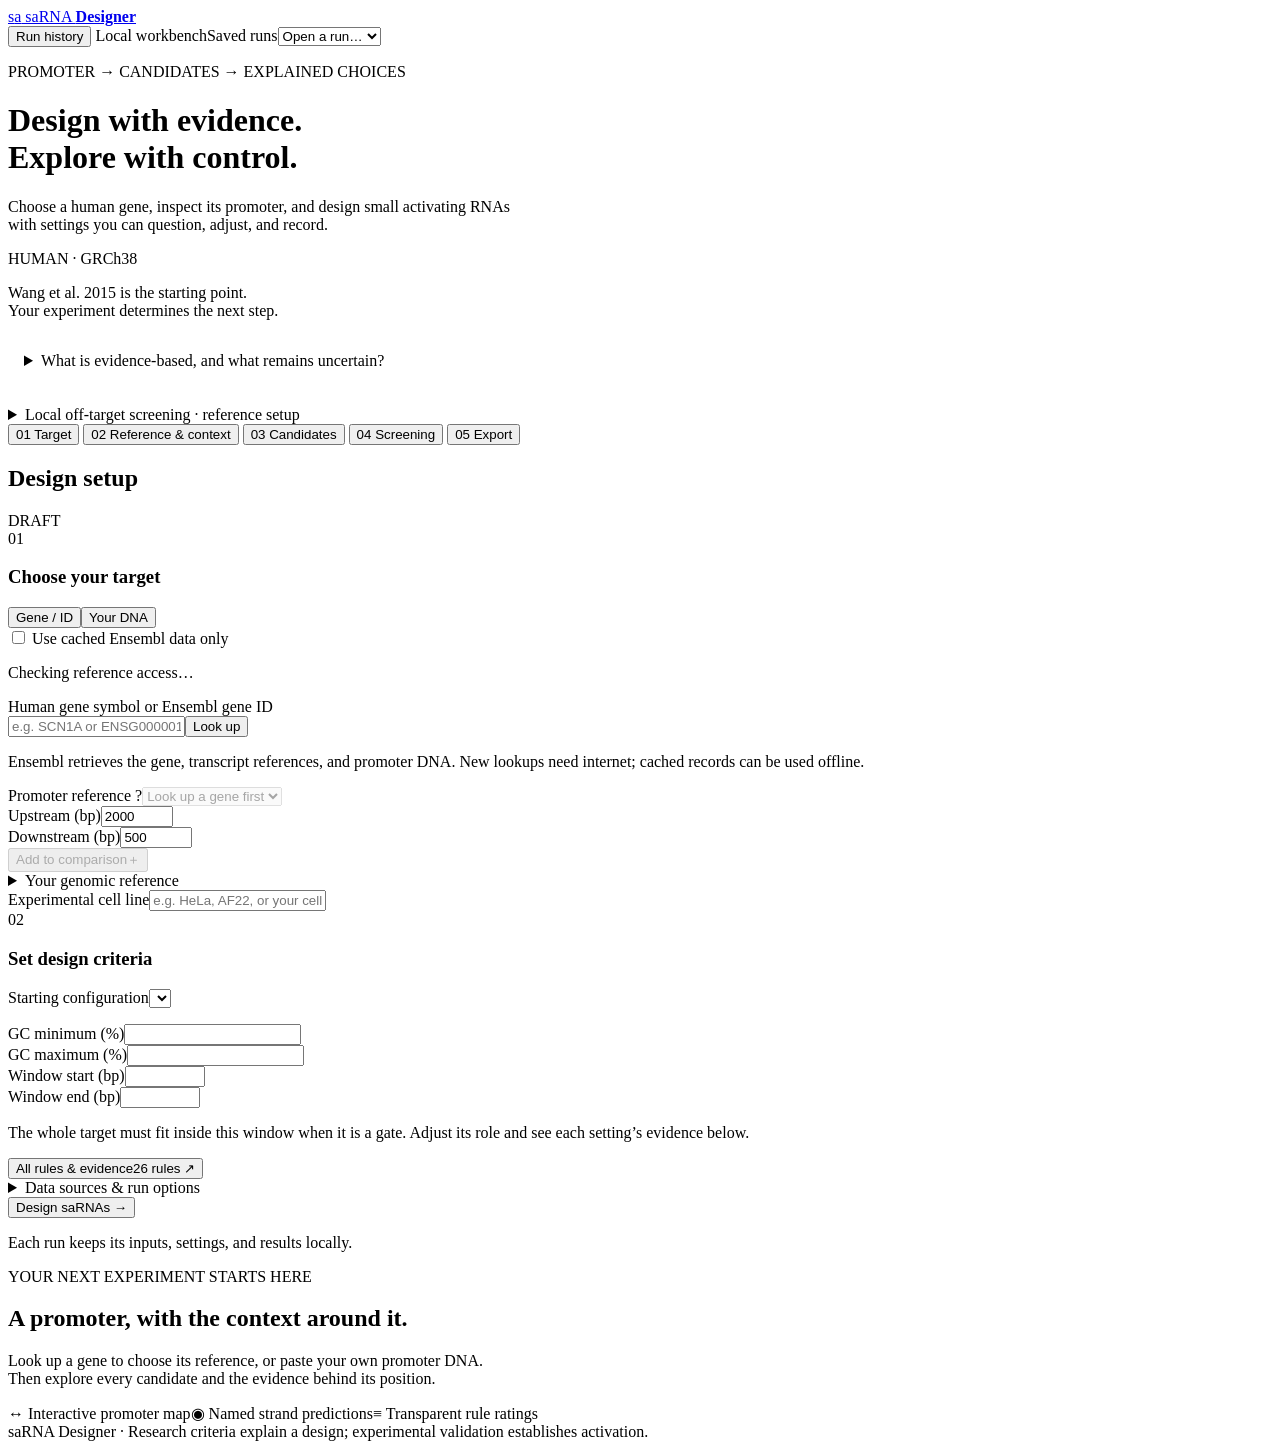
==== src/sarna/app/static/index.html @ 1b51cd33 "feat: Implement screened shortlist feature with local screening integration - Added a new screened s" ====
<!doctype html>
<html lang="en">
<head>
  <meta charset="utf-8">
  <meta name="viewport" content="width=device-width, initial-scale=1">
  <title>saRNA Designer · Local workbench</title>
  <link rel="icon" href="/favicon.svg" type="image/svg+xml">
  <link rel="stylesheet" href="/app.css">
</head>
<body>
  <header class="topbar">
    <a class="brand" href="/" aria-label="saRNA Designer home"><span class="brand-mark">s<span>a</span></span> saRNA <b>Designer</b></a>
    <div class="top-actions"><button type="button" id="open-history" class="secondary">Run history</button><span class="local-badge"><i></i> Local workbench</span><label class="saved-label" for="saved-runs">Saved runs</label><select id="saved-runs" aria-label="Open a saved run"><option value="">Open a run…</option></select><span id="saved-status" class="hint" role="status" aria-live="polite" hidden></span></div>
  </header>
  <main>
    <div class="intro"><div><p class="eyebrow">PROMOTER → CANDIDATES → EXPLAINED CHOICES</p><h1>Design with evidence.<br><span>Explore with control.</span></h1><p>Choose a human gene, inspect its promoter, and design small activating RNAs<br class="wide-only"> with settings you can question, adjust, and record.</p></div><div class="intro-note"><span class="tag">HUMAN · GRCh38</span><p>Wang et al. 2015 is the starting point.<br>Your experiment determines the next step.</p></div></div>
    <details class="card" style="padding:16px;margin-bottom:20px"><summary>What is evidence-based, and what remains uncertain?</summary><p class="hint"><a href="https://doi.org/10.14440/jbm.2015.39" target="_blank" rel="noopener noreferrer">Wang et al. 2015, Table 1</a> supplies published saRNA protocol guidance. It does not establish universal requirements or validate this app's ranking. Equal preference points and thermodynamic tie-breaking are project choices.</p><p class="hint">Optional criteria from <a href="https://doi.org/10.1038/nbt936" target="_blank" rel="noopener noreferrer">Reynolds et al. 2004</a> and <a href="https://doi.org/10.1093/nar/gkh247" target="_blank" rel="noopener noreferrer">Ui-Tei et al. 2004</a> come from siRNA knockdown: transfer to activation is an extrapolation. Project-derived hypotheses are labelled exploratory; unsourced rules have no traceable support.</p><p class="hint">No preset has demonstrated predictive benefit in the bundled sequence-only benchmark. Missing context is unknown, not a negative result. A predicted guide, motif match, CpG island or BLAST alignment does not establish activation in your experimental cell. Inspect each rule's source and evidence scope before interpreting a pass or exclusion.</p></details>
    <details id="local-reference-panel" class="card reference-setup"><summary id="reference-summary">Local off-target screening · reference setup</summary><p>Download the human genome, RefSeq transcripts and annotations once. Searches then run on this computer; candidate sequences stay local.</p><div id="reference-status" role="status" aria-live="polite">Checking installed references…</div><progress id="reference-progress" hidden></progress><div id="reference-download-plan" class="reference-plan"></div><ol class="reference-steps" aria-label="One-time setup steps"><li><strong>1 · Download</strong><span>Resume interrupted downloads</span></li><li><strong>2 · Verify &amp; build</strong><span>Check files and create searchable indexes; allow an hour or more</span></li><li><strong>3 · Reuse</strong><span>Later searches use the installed data</span></li></ol><p class="hint">8 GB RAM is recommended. Windows x64 and Linux x64 are supported. The pinned reference is GRCh38.p14 / RefSeq annotation release 110; it is not advertised as the latest annotation.</p><div class="reference-buttons"><button id="reference-install" type="button" class="secondary">Download &amp; prepare local references</button><button id="reference-pause" type="button" class="secondary" hidden>Pause setup</button><button id="reference-check" type="button" class="secondary">Check reference status / updates</button></div><p class="hint">Downloads resume after interruption. App updates reuse the data; new reference releases require a separate download here. Normal app updates never download a genome automatically.</p></details>
    <nav id="workflow-nav" class="workflow-nav" aria-label="Research workflow">
      <button type="button" data-stage="target"><span>01</span> Target</button>
      <button type="button" data-stage="reference"><span>02</span> Reference &amp; context</button>
      <button type="button" data-stage="candidates"><span>03</span> Candidates</button>
      <button type="button" data-stage="screening"><span>04</span> Screening</button>
      <button type="button" data-stage="export"><span>05</span> Export</button>
      <button type="button" id="edit-setup" class="secondary" hidden>Go to design setup</button>
    </nav>
    <p id="workflow-status" class="hint" role="status"></p>
    <div id="global-error" class="error-banner" role="alert" hidden></div>
    <div id="error-recovery" class="error-recovery" hidden><button type="button" id="retry-online" class="secondary">Allow Ensembl access &amp; retry</button><p class="hint">This retrieves missing public reference data and caches it locally.</p></div>
    <div class="layout">
      <aside class="setup" id="setup">
        <div class="panel-heading"><h2>Design setup</h2><span id="draft-badge" class="tag">DRAFT</span></div>
        <form id="design-form">
          <div class="step-title"><span>01</span><h3>Choose your target</h3></div>
          <div class="segmented" role="group" aria-label="Input source"><button type="button" class="active" data-source="gene">Gene / ID</button><button type="button" data-source="sequence">Your DNA</button></div>
          <div class="data-access"><label class="check"><input id="offline" type="checkbox"> Use cached Ensembl data only</label><p id="data-access-status" class="hint" role="status" aria-live="polite">Checking reference access…</p></div>
          <div id="gene-inputs">
            <label for="gene-symbol">Human gene symbol or Ensembl gene ID</label><div class="input-action"><input id="gene-symbol" placeholder="e.g. SCN1A or ENSG00000144285" autocomplete="off" maxlength="80"><button type="button" id="lookup-gene" class="secondary">Look up</button></div>
            <p class="hint">Ensembl retrieves the gene, transcript references, and promoter DNA. New lookups need internet; cached records can be used offline.</p>
            <p id="lookup-status" class="hint" role="status" aria-live="polite" hidden></p>
            <div id="gene-info" class="gene-info" hidden></div>
            <label for="reference">Promoter reference <span data-tip="MANE Select is an annotated transcript reference, not a measured cell-specific transcription start site. Choose a different transcript or a declared literature anchor when appropriate." tabindex="0" class="help">?</span></label><select id="reference" disabled><option value="">Look up a gene first</option></select>
            <div class="pair"><div><label for="upstream">Upstream (bp)</label><input id="upstream" type="number" min="0" max="20000" step="1" value="2000" required></div><div><label for="downstream">Downstream (bp)</label><input id="downstream" type="number" min="0" max="20000" step="1" value="500" required></div></div>
            <div id="expression" class="expression" hidden></div>
            <button type="button" id="add-promoter" class="settings-button" disabled><span>Add to comparison</span><span>＋</span></button>
            <details id="custom-reference-editor" class="source-settings"><summary>Your genomic reference</summary><p class="hint">Supply a start coordinate on this gene’s chromosome and strand. This is recorded as a researcher supplied, inferred reference; the app does not establish promoter activity.</p><label for="custom-reference-name">Reference name</label><input id="custom-reference-name" maxlength="150" placeholder="e.g. proximal reference in my experiment"><label for="custom-reference-position">Genomic +1 coordinate (1-based)</label><input id="custom-reference-position" type="number" min="1" step="1" placeholder="Coordinate of your chosen first transcribed base"><p class="hint" id="custom-reference-locus">Look up a gene to establish chromosome, strand and GRCh38 assembly.</p><label for="custom-reference-source">Source or derivation</label><input id="custom-reference-source" maxlength="300" placeholder="Publication, dataset or how you chose this coordinate"><label for="custom-reference-note">Uncertainty / context note</label><textarea id="custom-reference-note" rows="3" maxlength="2000" placeholder="What is known, inferred or not measured?"></textarea><button type="button" id="save-custom-reference" class="secondary" disabled>Add researcher reference</button><button type="button" id="cancel-custom-reference" class="text-button" hidden>Cancel edit</button></details>
            <section id="promoter-selection" class="promoter-selection" hidden><h3>Selected references <span id="promoter-count" class="muted"></span></h3><p class="hint">Each reference has its own sequence window and ranks. Current criteria are shared unless you capture a configuration for a reference.</p><div id="promoter-basket"></div><button type="button" id="design-batch" class="primary">Design selected promoters <span>→</span></button></section>
          </div>
          <div id="sequence-inputs" hidden><label for="dna-sequence">Promoter DNA, 5′ → 3′ in transcript orientation</label><textarea id="dna-sequence" rows="6" placeholder="Paste DNA or a single FASTA record"></textarea><label for="tss-start">First base relative to your TSS (optional)</label><input id="tss-start" type="number" step="1" placeholder="e.g. -2000"><p class="hint">+1 is the first transcribed base; −1 precedes it. There is no position zero. Leave blank if the reference is unknown.</p></div>
          <label for="cell-line">Experimental cell line</label><input id="cell-line" list="cell-lines" placeholder="e.g. HeLa, AF22, or your cell line" maxlength="150"><datalist id="cell-lines"></datalist><div id="cell-evidence" class="cell-evidence"></div>
          <div class="step-title"><span>02</span><h3>Set design criteria</h3></div>
          <label for="preset">Starting configuration</label><select id="preset"></select><p id="preset-description" class="hint"></p>
          <div class="pair"><div><label for="gc-min">GC minimum (%)</label><input id="gc-min" type="number" min="0" max="100" step="any"></div><div><label for="gc-max">GC maximum (%)</label><input id="gc-max" type="number" min="0" max="100" step="any"></div></div>
          <div class="pair"><div><label for="window-start">Window start (bp)</label><input id="window-start" type="number" min="-10000" max="-1" step="1"></div><div><label for="window-end">Window end (bp)</label><input id="window-end" type="number" min="-10000" max="-1" step="1"></div></div>
          <p class="hint">The whole target must fit inside this window when it is a gate. Adjust its role and see each setting’s evidence below.</p>
          <button type="button" class="settings-button" id="open-settings"><span>All rules &amp; evidence</span><span id="custom-count">26 rules ↗</span></button>
          <details class="source-settings"><summary>Data sources &amp; run options</summary><label class="check"><input id="regulatory" type="checkbox" checked> Ensembl regulatory annotations</label><label class="check"><input id="motifs" type="checkbox" checked> Sequence motif predictions</label><label for="motif-shuffles">Motif background shuffles</label><input id="motif-shuffles" type="number" min="1" max="100" value="5"><p class="hint">Five is a fast exploratory background estimate. Increase it for a more stable comparison; matches do not establish binding.</p><label class="check"><input id="chromatin" type="checkbox"> Read local AF22 histone tracks, if installed</label><p class="hint">Public ChIP-seq from <b>GEO series GSE108506</b> (Falk et al., AF22 lt-NES neural stem cells). It is not your own experiment, and it is not shipped with the app: the bigWig files are several GB. Download them from GEO and point <code>SARNA_AF22_DIR</code> at the folder. Leave this off if you have not. They measure <i>chromatin accessibility in AF22 only</i>, on GRCh37, converted per query to GRCh38; accessibility is not transcription and says nothing about any other cell line.</p></details>
          <div class="submit-area"><button type="submit" class="primary" id="design-button">Design saRNAs <span>→</span></button><p id="job-status" class="hint" role="status" aria-live="polite">Each run keeps its inputs, settings, and results locally.</p></div>
        </form>
      </aside>
      <section class="workspace" aria-label="Design results">
        <section id="gene-overview" class="card gene-overview" hidden><div class="card-heading"><div><p class="eyebrow" id="gene-overview-meta">DRAFT REFERENCE CHOICES</p><h3>Gene overview</h3><p class="hint" id="gene-overview-description"></p></div><span class="tag">GRCh38</span></div><div class="map-wrap"><svg id="gene-overview-map" viewBox="0 0 1000 180" role="img" aria-label="Gene locus and available promoter references"></svg></div><div id="tss-group-list" class="tss-group-list"></div><div id="expression-overview" class="expression-overview"></div><div class="map-legend"><span><i class="legend-dot reference"></i>Annotated start sites</span><span><i class="legend-dot regulatory"></i>Declared anchors</span><span><i class="legend-dot motif"></i>Researcher references</span><small>Coordinates identify references; they do not establish activity.</small></div></section>
        <section id="batch-comparison" class="card batch-comparison" hidden><div class="card-heading"><div><p class="eyebrow" id="batch-meta"></p><h3>Promoter comparison</h3><p class="hint">Each row is a separate design run. Ratings describe the criteria evaluated in that run; they do not compare promoter activity.</p></div><span id="batch-status" class="tag"></span></div><p id="batch-draft-notice" class="draft-notice" hidden>The draft has changed. This comparison retains the references and settings saved when it was submitted.</p><div class="table-scroll"><table><thead><tr><th>Reference</th><th>Window</th><th>Criteria</th><th>Passing / evaluated</th><th>Best preference rating</th><th>Run</th></tr></thead><tbody id="batch-rows"></tbody></table></div><div class="batch-actions"><p class="hint" id="batch-progress" role="status" aria-live="polite"></p><div><button type="button" id="batch-retry-online" class="secondary" hidden>Allow Ensembl access &amp; retry failed</button><button type="button" id="export-batch-json" class="secondary">Group JSON</button><button type="button" id="export-batch-html" class="secondary">Group offline HTML</button></div></div></section>
        <div id="empty-state" class="empty-state"><div class="empty-illustration" aria-hidden="true"><div class="dna-line"></div><div class="dna-block one"></div><div class="dna-block two"></div><div class="dna-block three"></div><div class="tss-pin"></div></div><p class="eyebrow">YOUR NEXT EXPERIMENT STARTS HERE</p><h2>A promoter, with the context around it.</h2><p>Look up a gene to choose its reference, or paste your own promoter DNA.<br>Then explore every candidate and the evidence behind its position.</p><div class="empty-features"><span>↔ Interactive promoter map</span><span>◉ Named strand predictions</span><span>≡ Transparent rule ratings</span></div></div>
        <div id="result-area" hidden>
          <div class="result-heading"><div><p class="eyebrow" id="run-meta"></p><h2 id="result-title"></h2><p id="result-reference" class="hint"></p></div><span id="result-config" class="tag"></span></div>
          <div id="draft-notice" class="draft-notice" hidden>Settings have changed. These results still belong to the saved run. Apply your changes to calculate a new run.</div>
          <div id="diff-notice" class="diff-notice" hidden></div>
          <div class="metrics"><div><span id="metric-generated">n/a</span><p>targets evaluated</p></div><div><span id="metric-passing">n/a</span><p>pass available gates</p></div><div><span id="metric-best">n/a</span><p>best preference rating</p></div><div><span id="metric-length">n/a</span><p>promoter span</p></div></div>
          <section id="top-result" class="card top-result" hidden></section>
          <div id="ranking-performance" class="performance-banner" hidden></div>
          <details id="reproducibility-panel" class="card" style="padding:18px;margin-bottom:20px"></details>
          <div id="context-banner" class="context-banner"></div>
          <section class="card promoter-card"><div class="card-heading"><div><h3>Promoter landscape</h3><p id="map-orientation" class="hint"></p></div><div class="map-controls"><button type="button" id="pan-left" aria-label="Pan left">←</button><button type="button" id="zoom-in" aria-label="Zoom in">+</button><button type="button" id="zoom-out" aria-label="Zoom out">−</button><button type="button" id="pan-right" aria-label="Pan right">→</button><button type="button" id="zoom-reset">Full region</button></div></div><div class="map-wrap"><svg id="promoter-map" viewBox="0 0 1000 290" role="img" aria-label="Interactive promoter map"></svg></div><div id="rejection-legend" class="rejection-legend"></div><p id="unevaluated-note" class="unevaluated-note" hidden></p><details id="map-legend" class="map-legend"></details></section>
          <div id="candidate-layout" class="candidate-layout"><section id="candidate-workbench" class="card candidates-card"><div class="card-heading"><div><h3>Candidate workbench <span id="visible-count" class="muted"></span></h3><p class="hint">Rating = preferences met / evaluated, all counting equally. It is not an activation probability: the sequence-only preference score has not demonstrated discrimination above chance on 125 assayed sequences. The exact measurement is above.</p></div><button type="button" id="run-evidence" class="secondary">Run settings &amp; sources</button></div><div class="table-tools"><div class="segmented"><button type="button" data-filter="passing" class="active">Passing</button><button type="button" data-filter="all">All targets</button><button type="button" data-filter="rejected">Excluded</button></div><input id="candidate-search" aria-label="Search candidates" placeholder="Find ID or DNA sequence…"><button type="button" id="select-top" class="text-button">Select top 10</button></div><div class="table-scroll"><table><thead><tr><th><input id="select-page" type="checkbox" aria-label="Select candidates on this page"></th><th><button data-sort="rank">Rank ↕</button></th><th>Target DNA · 5′ → 3′</th><th><button data-sort="position">Position ↕</button></th><th><button data-sort="gc">GC ↕</button></th><th><button data-sort="rating">Rating ↕</button></th><th>Predicted guide <span class="help" data-tip="Which RNA duplex strand a named thermodynamic model predicts RISC will load. This is different from the genomic DNA strand and does not prove which promoter-associated RNA is targeted." tabindex="0">?</span></th></tr></thead><tbody id="candidate-rows"></tbody></table></div><div class="table-footer"><p id="page-label" class="hint"></p><div><button type="button" id="page-previous" class="secondary">←</button><button type="button" id="page-next" class="secondary">→</button></div></div></section>
          <section id="candidate-detail" class="card detail-card" aria-live="polite"><p class="hint">Select a candidate in the table or promoter map to inspect its sequences, strand prediction, and every rule verdict.</p></section>
          </div>
          <section id="shortlist-card" class="card shortlist-card"><div class="card-heading"><div><h3>Research shortlist <span id="shortlist-count"></span></h3><p class="hint">Your selections and reasons, saved separately from the scientific record. Shortlisting does not change ranks or establish activity.</p></div><button id="shortlist-select" type="button" class="secondary">Select shortlist for export / screening</button></div><p id="shortlist-status" class="hint" role="status" aria-live="polite"></p><div id="shortlist-entries"></div><button id="shortlist-retry" type="button" class="secondary" hidden>Retry saving notes</button><button id="shortlist-reload" type="button" class="secondary" hidden>Reload saved notes</button></section>
          <section id="motif-panel" class="card motif-panel" hidden></section><section id="offtarget-card" class="card offtarget-card"><div class="card-heading"><div><h3>Off-target screening</h3><p class="hint">Search for sequence matches in the background. Findings do not change candidate ranks or establish biological specificity. <span id="screening-privacy">Local search keeps candidate sequences on this computer.</span></p></div><span id="offtarget-status" class="tag">NOT RUN</span></div><label class="screening-backend">Engine for new searches <select id="screening-backend"><option value="local">Local reference · recommended</option><option value="ncbi">NCBI BLAST · remote cross-check, can be slow</option></select></label><button type="button" id="open-reference-setup" class="secondary">Set up local references</button><p id="local-screening-note" class="hint">Set up local references above before searching.</p><div id="screening-coverage" class="screening-coverage" aria-label="Screening coverage"></div><div class="offtarget-actions"><div class="screen-lane"><button type="button" id="screen-transcript" class="secondary">Search transcript matches <span data-tip="Search for transcript sequence matches. Local mode searches human RefSeq sequences on both strands with up to 3 mismatches across the full 19-base core. Sequence matching does not establish silencing." tabindex="0" class="help">?</span></button><span id="screen-state-transcript" class="screen-state" role="status" aria-live="polite"></span><div id="screen-bar-transcript" class="screen-bar"></div></div><div class="screen-lane"><button type="button" id="screen-genomic" class="secondary">Search genomic matches <span data-tip="Search human GRCh38 sequence and report nearby annotated transcription start sites. Local mode searches full-length 19-base cores with up to 3 mismatches on both strands. Nearby TSSs do not establish promoter activity or saRNA binding." tabindex="0" class="help">?</span></button><span id="screen-state-genomic" class="screen-state" role="status" aria-live="polite"></span><div id="screen-bar-genomic" class="screen-bar"></div></div><p id="offtarget-progress" class="hint" role="status" aria-live="polite">Both searches can run at the same time; each reports in its own row.</p></div><div id="offtarget-batch" class="offtarget-batch"></div><section id="screened-shortlist" class="screened-shortlist" aria-label="Shortlist after screening"></section><div id="offtarget-results"></div></section>

          <div id="export-workspace" class="export-bar"><div><strong>Keep a reproducible record</strong><p class="hint" id="export-note">Ticking candidates in the table limits the Excel and CSV exports. JSON and HTML are always the whole run.</p></div><div><button type="button" id="export-order" class="secondary">Order CSV · 21-mers <span data-tip="The duplex as it is synthesised: each 19 nt RNA core plus a 3′ dTdT overhang, two 21-mers. Chemistry from chapter 2's supplementary material. Every row carries its own sanity report, including the latest completed screening findings per candidate and search scope, or an explicit not-screened status. Sequence similarity does not establish specificity." tabindex="0" class="help">?</span></button><button type="button" id="export-xlsx" class="secondary">Excel · all values <span data-tip="An .xlsx workbook: every candidate with its position, sequences, ordered 21-mers, rating and strand prediction, plus a sheet for the run and one for every rule and its source. An .xlsx rather than a CSV because Excel reads a CSV&#39;s separator from your machine&#39;s locale, and on a Dutch or German Windows a comma-separated file opens with every column in column A." tabindex="0" class="help">?</span></button><button type="button" id="export-csv" class="secondary">Core sequences CSV</button><button type="button" id="export-json" class="secondary">JSON</button><button type="button" id="export-html" class="secondary">Offline HTML</button></div></div>
        </div>
      </section>
    </div>
    <section id="duplex-sheet" aria-hidden="true"></section>
    <footer>saRNA Designer <span id="engine-version"></span> · Research criteria explain a design; experimental validation establishes activation.</footer>
  </main>
  <dialog id="settings-dialog"><div class="dialog-header"><div><p class="eyebrow">RESEARCHER CONTROLS</p><h2>Rules, defaults &amp; alternatives</h2></div><button type="button" class="close-dialog" aria-label="Close settings">×</button></div><p class="dialog-intro">Evidence labels describe support in the cited context, not validated saRNA efficacy. A <b>gate</b> excludes candidates that fail it. A <b>preference</b> adds one point when met. <b>Off</b> removes the check. Edits stay a draft until you run Python again. Continuous asymmetry is a tiebreak, and core length defines candidate generation.</p><div id="rule-editor"></div><div class="dialog-footer"><button type="button" id="reset-settings" class="secondary">Reset to selected preset</button><button type="button" class="primary close-dialog">Keep draft changes</button></div></dialog>
  <dialog id="evidence-dialog"><div class="dialog-header"><h2>Saved run evidence</h2><button type="button" class="close-dialog" aria-label="Close run evidence">×</button></div><div id="run-evidence-content"></div></dialog>
  <dialog id="history-dialog"><div class="dialog-header"><div><p class="eyebrow">SAVED RESEARCH</p><h2>Run history &amp; comparison</h2></div><button type="button" id="close-history" aria-label="Close run history">×</button></div><div class="history-body"><div class="history-tools"><label>Search gene, reference, label or run ID<input id="history-search" type="search" maxlength="300"></label><label>Status<select id="history-status"><option value="">All statuses</option><option value="complete">Complete</option><option value="error">Failed</option><option value="running">Running</option></select></label></div><p class="hint" id="history-message" role="status" aria-live="polite"></p><div id="history-groups"></div><div id="history-rows"></div><div class="history-actions"><button type="button" id="history-previous">Previous page</button><button type="button" id="history-next">Next page</button><button type="button" id="history-compare" class="primary" disabled>Compare two selected runs</button></div><div id="history-comparison"></div></div></dialog>
  <section id="organ-popover" role="dialog" aria-label="Transcript expression by organ" hidden></section>
  <div id="tooltip" role="tooltip" hidden></div>
  <script src="/app.js" defer></script>
  <script src="/offtarget.js" defer></script>
  <script src="/workflow.js" defer></script>
</body>
</html>
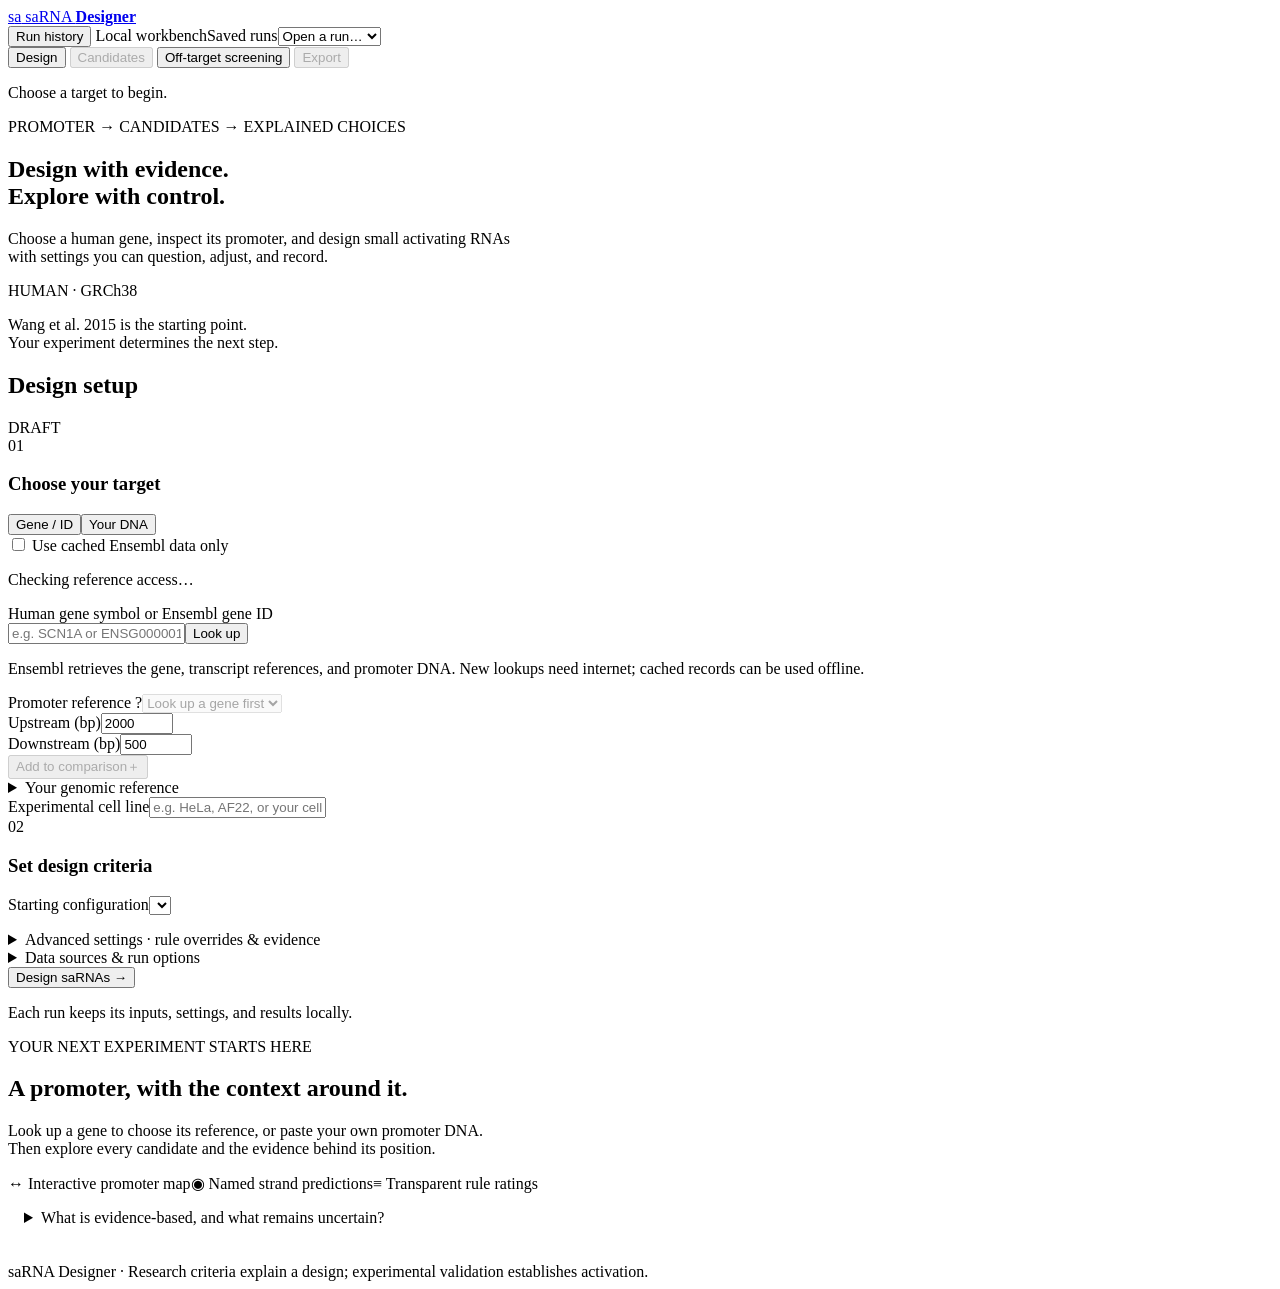
==== commit d56a00ac: "feat: implement four persistent workspace tabs for improved navigation - Introduced a new tabbed lay" ====
--- a/src/sarna/app/static/index.html
+++ b/src/sarna/app/static/index.html
@@ -13,22 +13,15 @@
     <div class="top-actions"><button type="button" id="open-history" class="secondary">Run history</button><span class="local-badge"><i></i> Local workbench</span><label class="saved-label" for="saved-runs">Saved runs</label><select id="saved-runs" aria-label="Open a saved run"><option value="">Open a run…</option></select><span id="saved-status" class="hint" role="status" aria-live="polite" hidden></span></div>
   </header>
   <main>
-    <div class="intro"><div><p class="eyebrow">PROMOTER → CANDIDATES → EXPLAINED CHOICES</p><h1>Design with evidence.<br><span>Explore with control.</span></h1><p>Choose a human gene, inspect its promoter, and design small activating RNAs<br class="wide-only"> with settings you can question, adjust, and record.</p></div><div class="intro-note"><span class="tag">HUMAN · GRCh38</span><p>Wang et al. 2015 is the starting point.<br>Your experiment determines the next step.</p></div></div>
-    <details class="card" style="padding:16px;margin-bottom:20px"><summary>What is evidence-based, and what remains uncertain?</summary><p class="hint"><a href="https://doi.org/10.14440/jbm.2015.39" target="_blank" rel="noopener noreferrer">Wang et al. 2015, Table 1</a> supplies published saRNA protocol guidance. It does not establish universal requirements or validate this app's ranking. Equal preference points and thermodynamic tie-breaking are project choices.</p><p class="hint">Optional criteria from <a href="https://doi.org/10.1038/nbt936" target="_blank" rel="noopener noreferrer">Reynolds et al. 2004</a> and <a href="https://doi.org/10.1093/nar/gkh247" target="_blank" rel="noopener noreferrer">Ui-Tei et al. 2004</a> come from siRNA knockdown: transfer to activation is an extrapolation. Project-derived hypotheses are labelled exploratory; unsourced rules have no traceable support.</p><p class="hint">No preset has demonstrated predictive benefit in the bundled sequence-only benchmark. Missing context is unknown, not a negative result. A predicted guide, motif match, CpG island or BLAST alignment does not establish activation in your experimental cell. Inspect each rule's source and evidence scope before interpreting a pass or exclusion.</p></details>
-    <details id="local-reference-panel" class="card reference-setup"><summary id="reference-summary">Local off-target screening · reference setup</summary><p>Download the human genome, RefSeq transcripts and annotations once. Searches then run on this computer; candidate sequences stay local.</p><div id="reference-status" role="status" aria-live="polite">Checking installed references…</div><progress id="reference-progress" hidden></progress><div id="reference-download-plan" class="reference-plan"></div><ol class="reference-steps" aria-label="One-time setup steps"><li><strong>1 · Download</strong><span>Resume interrupted downloads</span></li><li><strong>2 · Verify &amp; build</strong><span>Check files and create searchable indexes; allow an hour or more</span></li><li><strong>3 · Reuse</strong><span>Later searches use the installed data</span></li></ol><p class="hint">8 GB RAM is recommended. Windows x64 and Linux x64 are supported. The pinned reference is GRCh38.p14 / RefSeq annotation release 110; it is not advertised as the latest annotation.</p><div class="reference-buttons"><button id="reference-install" type="button" class="secondary">Download &amp; prepare local references</button><button id="reference-pause" type="button" class="secondary" hidden>Pause setup</button><button id="reference-check" type="button" class="secondary">Check reference status / updates</button></div><p class="hint">Downloads resume after interruption. App updates reuse the data; new reference releases require a separate download here. Normal app updates never download a genome automatically.</p></details>
-    <nav id="workflow-nav" class="workflow-nav" aria-label="Research workflow">
-      <button type="button" data-stage="target"><span>01</span> Target</button>
-      <button type="button" data-stage="reference"><span>02</span> Reference &amp; context</button>
-      <button type="button" data-stage="candidates"><span>03</span> Candidates</button>
-      <button type="button" data-stage="screening"><span>04</span> Screening</button>
-      <button type="button" data-stage="export"><span>05</span> Export</button>
-      <button type="button" id="edit-setup" class="secondary" hidden>Go to design setup</button>
-    </nav>
-    <p id="workflow-status" class="hint" role="status"></p>
-    <div id="global-error" class="error-banner" role="alert" hidden></div>
-    <div id="error-recovery" class="error-recovery" hidden><button type="button" id="retry-online" class="secondary">Allow Ensembl access &amp; retry</button><p class="hint">This retrieves missing public reference data and caches it locally.</p></div>
-    <div class="layout">
-      <aside class="setup" id="setup">
+<nav id="workflow-nav" class="workflow-nav" role="tablist" aria-label="Research workspace">
+<button type="button" id="tab-design" role="tab" data-stage="design" aria-controls="workspace-design" aria-selected="true">Design</button>
+<button type="button" id="tab-candidates" role="tab" data-stage="candidates" aria-controls="workspace-candidates" aria-selected="false" tabindex="-1" disabled>Candidates</button>
+<button type="button" id="tab-screening" role="tab" data-stage="screening" aria-controls="workspace-screening" aria-selected="false" tabindex="-1">Off-target screening <span id="screening-tab-status" class="tab-status"></span></button>
+<button type="button" id="tab-export" role="tab" data-stage="export" aria-controls="workspace-export" aria-selected="false" tabindex="-1" disabled>Export</button>
+</nav>
+<div id="workspace-context" class="workspace-context"><p id="workspace-context-label">Choose a target to begin.</p><span id="workspace-selection-count"></span><button type="button" id="edit-setup" class="text-button" hidden>Edit design</button></div><p id="workflow-status" class="hint" role="status"></p><div id="global-error" class="error-banner" role="alert" hidden></div><div id="error-recovery" class="error-recovery" hidden><button type="button" id="retry-online" class="secondary">Allow Ensembl access &amp; retry</button><p class="hint">This retrieves missing public reference data and caches it locally.</p></div>
+<div id="result-area" hidden><div id="result-heading" class="result-heading"><div><p class="eyebrow" id="run-meta"></p><h2 id="result-title"></h2><p id="result-reference" class="hint"></p></div><span id="result-config" class="tag"></span></div><div id="draft-notice" class="draft-notice" hidden>Settings have changed. These results still belong to the saved run. Apply your changes to calculate a new run.</div><div id="diff-notice" class="diff-notice" hidden></div></div>
+<section id="workspace-design" class="workspace-panel" role="tabpanel" aria-labelledby="tab-design" tabindex="-1"><div id="design-intro" class="intro"><div><p class="eyebrow">PROMOTER → CANDIDATES → EXPLAINED CHOICES</p><h1>Design with evidence.<br><span>Explore with control.</span></h1><p>Choose a human gene, inspect its promoter, and design small activating RNAs<br class="wide-only"> with settings you can question, adjust, and record.</p></div><div class="intro-note"><span class="tag">HUMAN · GRCh38</span><p>Wang et al. 2015 is the starting point.<br>Your experiment determines the next step.</p></div></div><div class="layout"><aside class="setup" id="setup">
         <div class="panel-heading"><h2>Design setup</h2><span id="draft-badge" class="tag">DRAFT</span></div>
         <form id="design-form">
           <div class="step-title"><span>01</span><h3>Choose your target</h3></div>
@@ -50,39 +43,35 @@
           <label for="cell-line">Experimental cell line</label><input id="cell-line" list="cell-lines" placeholder="e.g. HeLa, AF22, or your cell line" maxlength="150"><datalist id="cell-lines"></datalist><div id="cell-evidence" class="cell-evidence"></div>
           <div class="step-title"><span>02</span><h3>Set design criteria</h3></div>
           <label for="preset">Starting configuration</label><select id="preset"></select><p id="preset-description" class="hint"></p>
+          <details id="advanced-design-settings" class="source-settings"><summary>Advanced settings · rule overrides &amp; evidence</summary>
           <div class="pair"><div><label for="gc-min">GC minimum (%)</label><input id="gc-min" type="number" min="0" max="100" step="any"></div><div><label for="gc-max">GC maximum (%)</label><input id="gc-max" type="number" min="0" max="100" step="any"></div></div>
           <div class="pair"><div><label for="window-start">Window start (bp)</label><input id="window-start" type="number" min="-10000" max="-1" step="1"></div><div><label for="window-end">Window end (bp)</label><input id="window-end" type="number" min="-10000" max="-1" step="1"></div></div>
           <p class="hint">The whole target must fit inside this window when it is a gate. Adjust its role and see each setting’s evidence below.</p>
           <button type="button" class="settings-button" id="open-settings"><span>All rules &amp; evidence</span><span id="custom-count">26 rules ↗</span></button>
+          </details>
           <details class="source-settings"><summary>Data sources &amp; run options</summary><label class="check"><input id="regulatory" type="checkbox" checked> Ensembl regulatory annotations</label><label class="check"><input id="motifs" type="checkbox" checked> Sequence motif predictions</label><label for="motif-shuffles">Motif background shuffles</label><input id="motif-shuffles" type="number" min="1" max="100" value="5"><p class="hint">Five is a fast exploratory background estimate. Increase it for a more stable comparison; matches do not establish binding.</p><label class="check"><input id="chromatin" type="checkbox"> Read local AF22 histone tracks, if installed</label><p class="hint">Public ChIP-seq from <b>GEO series GSE108506</b> (Falk et al., AF22 lt-NES neural stem cells). It is not your own experiment, and it is not shipped with the app: the bigWig files are several GB. Download them from GEO and point <code>SARNA_AF22_DIR</code> at the folder. Leave this off if you have not. They measure <i>chromatin accessibility in AF22 only</i>, on GRCh37, converted per query to GRCh38; accessibility is not transcription and says nothing about any other cell line.</p></details>
           <div class="submit-area"><button type="submit" class="primary" id="design-button">Design saRNAs <span>→</span></button><p id="job-status" class="hint" role="status" aria-live="polite">Each run keeps its inputs, settings, and results locally.</p></div>
         </form>
-      </aside>
-      <section class="workspace" aria-label="Design results">
-        <section id="gene-overview" class="card gene-overview" hidden><div class="card-heading"><div><p class="eyebrow" id="gene-overview-meta">DRAFT REFERENCE CHOICES</p><h3>Gene overview</h3><p class="hint" id="gene-overview-description"></p></div><span class="tag">GRCh38</span></div><div class="map-wrap"><svg id="gene-overview-map" viewBox="0 0 1000 180" role="img" aria-label="Gene locus and available promoter references"></svg></div><div id="tss-group-list" class="tss-group-list"></div><div id="expression-overview" class="expression-overview"></div><div class="map-legend"><span><i class="legend-dot reference"></i>Annotated start sites</span><span><i class="legend-dot regulatory"></i>Declared anchors</span><span><i class="legend-dot motif"></i>Researcher references</span><small>Coordinates identify references; they do not establish activity.</small></div></section>
-        <section id="batch-comparison" class="card batch-comparison" hidden><div class="card-heading"><div><p class="eyebrow" id="batch-meta"></p><h3>Promoter comparison</h3><p class="hint">Each row is a separate design run. Ratings describe the criteria evaluated in that run; they do not compare promoter activity.</p></div><span id="batch-status" class="tag"></span></div><p id="batch-draft-notice" class="draft-notice" hidden>The draft has changed. This comparison retains the references and settings saved when it was submitted.</p><div class="table-scroll"><table><thead><tr><th>Reference</th><th>Window</th><th>Criteria</th><th>Passing / evaluated</th><th>Best preference rating</th><th>Run</th></tr></thead><tbody id="batch-rows"></tbody></table></div><div class="batch-actions"><p class="hint" id="batch-progress" role="status" aria-live="polite"></p><div><button type="button" id="batch-retry-online" class="secondary" hidden>Allow Ensembl access &amp; retry failed</button><button type="button" id="export-batch-json" class="secondary">Group JSON</button><button type="button" id="export-batch-html" class="secondary">Group offline HTML</button></div></div></section>
-        <div id="empty-state" class="empty-state"><div class="empty-illustration" aria-hidden="true"><div class="dna-line"></div><div class="dna-block one"></div><div class="dna-block two"></div><div class="dna-block three"></div><div class="tss-pin"></div></div><p class="eyebrow">YOUR NEXT EXPERIMENT STARTS HERE</p><h2>A promoter, with the context around it.</h2><p>Look up a gene to choose its reference, or paste your own promoter DNA.<br>Then explore every candidate and the evidence behind its position.</p><div class="empty-features"><span>↔ Interactive promoter map</span><span>◉ Named strand predictions</span><span>≡ Transparent rule ratings</span></div></div>
-        <div id="result-area" hidden>
-          <div class="result-heading"><div><p class="eyebrow" id="run-meta"></p><h2 id="result-title"></h2><p id="result-reference" class="hint"></p></div><span id="result-config" class="tag"></span></div>
-          <div id="draft-notice" class="draft-notice" hidden>Settings have changed. These results still belong to the saved run. Apply your changes to calculate a new run.</div>
-          <div id="diff-notice" class="diff-notice" hidden></div>
-          <div class="metrics"><div><span id="metric-generated">n/a</span><p>targets evaluated</p></div><div><span id="metric-passing">n/a</span><p>pass available gates</p></div><div><span id="metric-best">n/a</span><p>best preference rating</p></div><div><span id="metric-length">n/a</span><p>promoter span</p></div></div>
-          <section id="top-result" class="card top-result" hidden></section>
-          <div id="ranking-performance" class="performance-banner" hidden></div>
-          <details id="reproducibility-panel" class="card" style="padding:18px;margin-bottom:20px"></details>
-          <div id="context-banner" class="context-banner"></div>
-          <section class="card promoter-card"><div class="card-heading"><div><h3>Promoter landscape</h3><p id="map-orientation" class="hint"></p></div><div class="map-controls"><button type="button" id="pan-left" aria-label="Pan left">←</button><button type="button" id="zoom-in" aria-label="Zoom in">+</button><button type="button" id="zoom-out" aria-label="Zoom out">−</button><button type="button" id="pan-right" aria-label="Pan right">→</button><button type="button" id="zoom-reset">Full region</button></div></div><div class="map-wrap"><svg id="promoter-map" viewBox="0 0 1000 290" role="img" aria-label="Interactive promoter map"></svg></div><div id="rejection-legend" class="rejection-legend"></div><p id="unevaluated-note" class="unevaluated-note" hidden></p><details id="map-legend" class="map-legend"></details></section>
-          <div id="candidate-layout" class="candidate-layout"><section id="candidate-workbench" class="card candidates-card"><div class="card-heading"><div><h3>Candidate workbench <span id="visible-count" class="muted"></span></h3><p class="hint">Rating = preferences met / evaluated, all counting equally. It is not an activation probability: the sequence-only preference score has not demonstrated discrimination above chance on 125 assayed sequences. The exact measurement is above.</p></div><button type="button" id="run-evidence" class="secondary">Run settings &amp; sources</button></div><div class="table-tools"><div class="segmented"><button type="button" data-filter="passing" class="active">Passing</button><button type="button" data-filter="all">All targets</button><button type="button" data-filter="rejected">Excluded</button></div><input id="candidate-search" aria-label="Search candidates" placeholder="Find ID or DNA sequence…"><button type="button" id="select-top" class="text-button">Select top 10</button></div><div class="table-scroll"><table><thead><tr><th><input id="select-page" type="checkbox" aria-label="Select candidates on this page"></th><th><button data-sort="rank">Rank ↕</button></th><th>Target DNA · 5′ → 3′</th><th><button data-sort="position">Position ↕</button></th><th><button data-sort="gc">GC ↕</button></th><th><button data-sort="rating">Rating ↕</button></th><th>Predicted guide <span class="help" data-tip="Which RNA duplex strand a named thermodynamic model predicts RISC will load. This is different from the genomic DNA strand and does not prove which promoter-associated RNA is targeted." tabindex="0">?</span></th></tr></thead><tbody id="candidate-rows"></tbody></table></div><div class="table-footer"><p id="page-label" class="hint"></p><div><button type="button" id="page-previous" class="secondary">←</button><button type="button" id="page-next" class="secondary">→</button></div></div></section>
+      </aside><div class="workspace"><section id="gene-overview" class="card gene-overview" hidden><div class="card-heading"><div><p class="eyebrow" id="gene-overview-meta">DRAFT REFERENCE CHOICES</p><h3>Gene overview</h3><p class="hint" id="gene-overview-description"></p></div><span class="tag">GRCh38</span></div><div class="map-wrap"><svg id="gene-overview-map" viewBox="0 0 1000 180" role="img" aria-label="Gene locus and available promoter references"></svg></div><div id="tss-group-list" class="tss-group-list"></div><div id="expression-overview" class="expression-overview"></div><div class="map-legend"><span><i class="legend-dot reference"></i>Annotated start sites</span><span><i class="legend-dot regulatory"></i>Declared anchors</span><span><i class="legend-dot motif"></i>Researcher references</span><small>Coordinates identify references; they do not establish activity.</small></div></section><div id="empty-state" class="empty-state"><div class="empty-illustration" aria-hidden="true"><div class="dna-line"></div><div class="dna-block one"></div><div class="dna-block two"></div><div class="dna-block three"></div><div class="tss-pin"></div></div><p class="eyebrow">YOUR NEXT EXPERIMENT STARTS HERE</p><h2>A promoter, with the context around it.</h2><p>Look up a gene to choose its reference, or paste your own promoter DNA.<br>Then explore every candidate and the evidence behind its position.</p><div class="empty-features"><span>↔ Interactive promoter map</span><span>◉ Named strand predictions</span><span>≡ Transparent rule ratings</span></div></div><details id="evidence-guide" class="card" style="padding:16px;margin-bottom:20px"><summary>What is evidence-based, and what remains uncertain?</summary><p class="hint"><a href="https://doi.org/10.14440/jbm.2015.39" target="_blank" rel="noopener noreferrer">Wang et al. 2015, Table 1</a> supplies published saRNA protocol guidance. It does not establish universal requirements or validate this app's ranking. Equal preference points and thermodynamic tie-breaking are project choices.</p><p class="hint">Optional criteria from <a href="https://doi.org/10.1038/nbt936" target="_blank" rel="noopener noreferrer">Reynolds et al. 2004</a> and <a href="https://doi.org/10.1093/nar/gkh247" target="_blank" rel="noopener noreferrer">Ui-Tei et al. 2004</a> come from siRNA knockdown: transfer to activation is an extrapolation. Project-derived hypotheses are labelled exploratory; unsourced rules have no traceable support.</p><p class="hint">No preset has demonstrated predictive benefit in the bundled sequence-only benchmark. Missing context is unknown, not a negative result. A predicted guide, motif match, CpG island or BLAST alignment does not establish activation in your experimental cell. Inspect each rule's source and evidence scope before interpreting a pass or exclusion.</p></details>
+<div id="archived-design" class="card" hidden><h3>Saved design settings</h3><p class="hint">This offline record preserves the original configuration and reference. Design controls are read-only.</p><button type="button" class="secondary" data-open-run-evidence>View saved settings &amp; sources</button></div></div></div></section>
+<section id="workspace-candidates" class="workspace-panel" role="tabpanel" aria-labelledby="tab-candidates" tabindex="-1" hidden><div class="workspace-heading"><div><h2>Compare candidates</h2><p class="hint">Review design rank, inspect a duplex and choose candidates. Off-target findings remain advisory.</p></div><button type="button" class="secondary" data-workspace-link="export">Review selection &amp; export →</button></div><section id="batch-comparison" class="card batch-comparison" hidden><div class="card-heading"><div><p class="eyebrow" id="batch-meta"></p><h3>Promoter comparison</h3><p class="hint">Each row is a separate design run. Ratings describe the criteria evaluated in that run; they do not compare promoter activity.</p></div><span id="batch-status" class="tag"></span></div><p id="batch-draft-notice" class="draft-notice" hidden>The draft has changed. This comparison retains the references and settings saved when it was submitted.</p><div class="table-scroll"><table><thead><tr><th>Reference</th><th>Window</th><th>Criteria</th><th>Passing / evaluated</th><th>Best preference rating</th><th>Run</th></tr></thead><tbody id="batch-rows"></tbody></table></div><div class="batch-actions"><p class="hint" id="batch-progress" role="status" aria-live="polite"></p><div><button type="button" id="batch-retry-online" class="secondary" hidden>Allow Ensembl access &amp; retry failed</button><button type="button" id="export-batch-json" class="secondary">Group JSON</button><button type="button" id="export-batch-html" class="secondary">Group offline HTML</button></div></div></section>
+<div id="candidate-run">
+<div id="result-metrics" class="metrics"><div><span id="metric-generated">n/a</span><p>targets evaluated</p></div><div><span id="metric-passing">n/a</span><p>pass available gates</p></div><div><span id="metric-best">n/a</span><p>best preference rating</p></div><div><span id="metric-length">n/a</span><p>promoter span</p></div></div>
+<details id="top-duplex-disclosure" class="card compact-result"><summary>Top-ranked duplex · sequences &amp; guide prediction</summary><section id="top-result" class="card top-result" hidden></section></details>
+<div id="ranking-performance" class="performance-banner" hidden></div>
+<section id="screened-shortlist" class="screened-shortlist" aria-label="Shortlist after screening"></section>
+<div id="design-comparison"></div>
+<details id="candidate-inspection" class="candidate-inspection"><summary>All candidates &amp; detailed inspection</summary><div id="candidate-layout" class="candidate-layout"><section id="candidate-workbench" class="card candidates-card"><div class="card-heading"><div><h3>Candidate workbench <span id="visible-count" class="muted"></span></h3><p class="hint">Rating = preferences met / evaluated, all counting equally. It is not an activation probability: the sequence-only preference score has not demonstrated discrimination above chance on 125 assayed sequences. The exact measurement is above.</p></div><button type="button" id="run-evidence" class="secondary">Run settings &amp; sources</button></div><div class="table-tools"><div class="segmented"><button type="button" data-filter="passing" class="active">Passing</button><button type="button" data-filter="all">All targets</button><button type="button" data-filter="rejected">Excluded</button></div><input id="candidate-search" aria-label="Search candidates" placeholder="Find ID or DNA sequence…"><button type="button" id="select-top" class="text-button">Select top 10</button></div><div class="table-scroll"><table><thead><tr><th><input id="select-page" type="checkbox" aria-label="Select candidates on this page"></th><th><button data-sort="rank">Rank ↕</button></th><th>Target DNA · 5′ → 3′</th><th><button data-sort="position">Position ↕</button></th><th><button data-sort="gc">GC ↕</button></th><th><button data-sort="rating">Rating ↕</button></th><th>Predicted guide <span class="help" data-tip="Which RNA duplex strand a named thermodynamic model predicts RISC will load. This is different from the genomic DNA strand and does not prove which promoter-associated RNA is targeted." tabindex="0">?</span></th></tr></thead><tbody id="candidate-rows"></tbody></table></div><div class="table-footer"><p id="page-label" class="hint"></p><div><button type="button" id="page-previous" class="secondary">←</button><button type="button" id="page-next" class="secondary">→</button></div></div></section>
           <section id="candidate-detail" class="card detail-card" aria-live="polite"><p class="hint">Select a candidate in the table or promoter map to inspect its sequences, strand prediction, and every rule verdict.</p></section>
-          </div>
-          <section id="shortlist-card" class="card shortlist-card"><div class="card-heading"><div><h3>Research shortlist <span id="shortlist-count"></span></h3><p class="hint">Your selections and reasons, saved separately from the scientific record. Shortlisting does not change ranks or establish activity.</p></div><button id="shortlist-select" type="button" class="secondary">Select shortlist for export / screening</button></div><p id="shortlist-status" class="hint" role="status" aria-live="polite"></p><div id="shortlist-entries"></div><button id="shortlist-retry" type="button" class="secondary" hidden>Retry saving notes</button><button id="shortlist-reload" type="button" class="secondary" hidden>Reload saved notes</button></section>
-          <section id="motif-panel" class="card motif-panel" hidden></section><section id="offtarget-card" class="card offtarget-card"><div class="card-heading"><div><h3>Off-target screening</h3><p class="hint">Search for sequence matches in the background. Findings do not change candidate ranks or establish biological specificity. <span id="screening-privacy">Local search keeps candidate sequences on this computer.</span></p></div><span id="offtarget-status" class="tag">NOT RUN</span></div><label class="screening-backend">Engine for new searches <select id="screening-backend"><option value="local">Local reference · recommended</option><option value="ncbi">NCBI BLAST · remote cross-check, can be slow</option></select></label><button type="button" id="open-reference-setup" class="secondary">Set up local references</button><p id="local-screening-note" class="hint">Set up local references above before searching.</p><div id="screening-coverage" class="screening-coverage" aria-label="Screening coverage"></div><div class="offtarget-actions"><div class="screen-lane"><button type="button" id="screen-transcript" class="secondary">Search transcript matches <span data-tip="Search for transcript sequence matches. Local mode searches human RefSeq sequences on both strands with up to 3 mismatches across the full 19-base core. Sequence matching does not establish silencing." tabindex="0" class="help">?</span></button><span id="screen-state-transcript" class="screen-state" role="status" aria-live="polite"></span><div id="screen-bar-transcript" class="screen-bar"></div></div><div class="screen-lane"><button type="button" id="screen-genomic" class="secondary">Search genomic matches <span data-tip="Search human GRCh38 sequence and report nearby annotated transcription start sites. Local mode searches full-length 19-base cores with up to 3 mismatches on both strands. Nearby TSSs do not establish promoter activity or saRNA binding." tabindex="0" class="help">?</span></button><span id="screen-state-genomic" class="screen-state" role="status" aria-live="polite"></span><div id="screen-bar-genomic" class="screen-bar"></div></div><p id="offtarget-progress" class="hint" role="status" aria-live="polite">Both searches can run at the same time; each reports in its own row.</p></div><div id="offtarget-batch" class="offtarget-batch"></div><section id="screened-shortlist" class="screened-shortlist" aria-label="Shortlist after screening"></section><div id="offtarget-results"></div></section>
-
-          <div id="export-workspace" class="export-bar"><div><strong>Keep a reproducible record</strong><p class="hint" id="export-note">Ticking candidates in the table limits the Excel and CSV exports. JSON and HTML are always the whole run.</p></div><div><button type="button" id="export-order" class="secondary">Order CSV · 21-mers <span data-tip="The duplex as it is synthesised: each 19 nt RNA core plus a 3′ dTdT overhang, two 21-mers. Chemistry from chapter 2's supplementary material. Every row carries its own sanity report, including the latest completed screening findings per candidate and search scope, or an explicit not-screened status. Sequence similarity does not establish specificity." tabindex="0" class="help">?</span></button><button type="button" id="export-xlsx" class="secondary">Excel · all values <span data-tip="An .xlsx workbook: every candidate with its position, sequences, ordered 21-mers, rating and strand prediction, plus a sheet for the run and one for every rule and its source. An .xlsx rather than a CSV because Excel reads a CSV&#39;s separator from your machine&#39;s locale, and on a Dutch or German Windows a comma-separated file opens with every column in column A." tabindex="0" class="help">?</span></button><button type="button" id="export-csv" class="secondary">Core sequences CSV</button><button type="button" id="export-json" class="secondary">JSON</button><button type="button" id="export-html" class="secondary">Offline HTML</button></div></div>
-        </div>
-      </section>
-    </div>
-    <section id="duplex-sheet" aria-hidden="true"></section>
+          </div></details>
+<section id="shortlist-card" class="card shortlist-card"><div class="card-heading"><div><h3>Research shortlist <span id="shortlist-count"></span></h3><p class="hint">Your selections and reasons, saved separately from the scientific record. Shortlisting does not change ranks or establish activity.</p></div><button id="shortlist-select" type="button" class="secondary">Select shortlist for export / screening</button></div><p id="shortlist-status" class="hint" role="status" aria-live="polite"></p><div id="shortlist-entries"></div><button id="shortlist-retry" type="button" class="secondary" hidden>Retry saving notes</button><button id="shortlist-reload" type="button" class="secondary" hidden>Reload saved notes</button></section><details class="card candidate-context"><summary>Promoter landscape &amp; biological context</summary><div id="context-banner" class="context-banner"></div><section id="promoter-landscape" class="card promoter-card"><div class="card-heading"><div><h3>Promoter landscape</h3><p id="map-orientation" class="hint"></p></div><div class="map-controls"><button type="button" id="pan-left" aria-label="Pan left">←</button><button type="button" id="zoom-in" aria-label="Zoom in">+</button><button type="button" id="zoom-out" aria-label="Zoom out">−</button><button type="button" id="pan-right" aria-label="Pan right">→</button><button type="button" id="zoom-reset">Full region</button></div></div><div class="map-wrap"><svg id="promoter-map" viewBox="0 0 1000 290" role="img" aria-label="Interactive promoter map"></svg></div><div id="rejection-legend" class="rejection-legend"></div><p id="unevaluated-note" class="unevaluated-note" hidden></p><details id="map-legend" class="map-legend"></details></section><section id="motif-panel" class="card motif-panel" hidden></section></details></div></section>
+<section id="workspace-screening" class="workspace-panel" role="tabpanel" aria-labelledby="tab-screening" tabindex="-1" hidden><div class="workspace-heading"><div><h2>Off-target screening</h2><p class="hint">Inspect sequence evidence in detail. Searches continue when you switch tabs.</p></div><button type="button" class="secondary" data-workspace-link="candidates">Back to candidates</button></div><details id="local-reference-panel" class="card reference-setup"><summary id="reference-summary">Local off-target screening · reference setup</summary><p>Download the human genome, RefSeq transcripts and annotations once. Searches then run on this computer; candidate sequences stay local.</p><div id="reference-status" role="status" aria-live="polite">Checking installed references…</div><progress id="reference-progress" hidden></progress><div id="reference-download-plan" class="reference-plan"></div><ol class="reference-steps" aria-label="One-time setup steps"><li><strong>1 · Download</strong><span>Resume interrupted downloads</span></li><li><strong>2 · Verify &amp; build</strong><span>Check files and create searchable indexes; allow an hour or more</span></li><li><strong>3 · Reuse</strong><span>Later searches use the installed data</span></li></ol><p class="hint">8 GB RAM is recommended. Windows x64 and Linux x64 are supported. The pinned reference is GRCh38.p14 / RefSeq annotation release 110; it is not advertised as the latest annotation.</p><div class="reference-buttons"><button id="reference-install" type="button" class="secondary">Download &amp; prepare local references</button><button id="reference-pause" type="button" class="secondary" hidden>Pause setup</button><button id="reference-check" type="button" class="secondary">Check reference status / updates</button></div><p class="hint">Downloads resume after interruption. App updates reuse the data; new reference releases require a separate download here. Normal app updates never download a genome automatically.</p></details><p id="screening-before-run" class="hint">You can prepare local references now. Design candidates to start screening.</p><section id="offtarget-card" class="card offtarget-card"><div class="card-heading"><div><h3>Off-target screening</h3><p class="hint">Search for sequence matches in the background. Findings do not change candidate ranks or establish biological specificity. <span id="screening-privacy">Local search keeps candidate sequences on this computer.</span></p></div><span id="offtarget-status" class="tag">NOT RUN</span></div><label class="screening-backend">Engine for new searches <select id="screening-backend"><option value="local">Local reference · recommended</option><option value="ncbi">NCBI BLAST · remote cross-check, can be slow</option></select></label><button type="button" id="open-reference-setup" class="secondary">Set up local references</button><p id="local-screening-note" class="hint">Set up local references above before searching.</p><div id="screening-coverage" class="screening-coverage" aria-label="Screening coverage"></div><div class="offtarget-actions"><div class="screen-lane"><button type="button" id="screen-transcript" class="secondary">Search transcript matches <span data-tip="Search for transcript sequence matches. Local mode searches human RefSeq sequences on both strands with up to 3 mismatches across the full 19-base core. Sequence matching does not establish silencing." tabindex="0" class="help">?</span></button><span id="screen-state-transcript" class="screen-state" role="status" aria-live="polite"></span><div id="screen-bar-transcript" class="screen-bar"></div></div><div class="screen-lane"><button type="button" id="screen-genomic" class="secondary">Search genomic matches <span data-tip="Search human GRCh38 sequence and report nearby annotated transcription start sites. Local mode searches full-length 19-base cores with up to 3 mismatches on both strands. Nearby TSSs do not establish promoter activity or saRNA binding." tabindex="0" class="help">?</span></button><span id="screen-state-genomic" class="screen-state" role="status" aria-live="polite"></span><div id="screen-bar-genomic" class="screen-bar"></div></div><p id="offtarget-progress" class="hint" role="status" aria-live="polite">Both searches can run at the same time; each reports in its own row.</p></div><div id="offtarget-batch" class="offtarget-batch"></div>
+<div id="screening-comparisons"></div><div id="offtarget-results"></div></section></section>
+<section id="workspace-export" class="workspace-panel" role="tabpanel" aria-labelledby="tab-export" tabindex="-1" hidden><div class="workspace-heading"><div><h2>Prepare your selection</h2><p class="hint">Check the duplexes and evidence accompanying your downloads.</p></div><button type="button" class="secondary" data-workspace-link="candidates">Change selection</button></div>
+<section id="export-selection" class="card export-selection"></section>
+<section id="group-export" class="card export-selection" hidden><h3>Promoter comparison exports</h3><div id="group-export-actions"></div></section>
+<div id="export-workspace" class="export-bar"><div><strong>Keep a reproducible record</strong><p class="hint" id="export-note">Ticking candidates in the table limits the Excel and CSV exports. JSON and HTML are always the whole run.</p></div><div><button type="button" id="export-order" class="secondary">Order CSV · 21-mers <span data-tip="The duplex as it is synthesised: each 19 nt RNA core plus a 3′ dTdT overhang, two 21-mers. Chemistry from chapter 2's supplementary material. Every row carries its own sanity report, including the latest completed screening findings per candidate and search scope, or an explicit not-screened status. Sequence similarity does not establish specificity." tabindex="0" class="help">?</span></button><button type="button" id="export-xlsx" class="secondary">Excel · all values <span data-tip="An .xlsx workbook: every candidate with its position, sequences, ordered 21-mers, rating and strand prediction, plus a sheet for the run and one for every rule and its source. An .xlsx rather than a CSV because Excel reads a CSV&#39;s separator from your machine&#39;s locale, and on a Dutch or German Windows a comma-separated file opens with every column in column A." tabindex="0" class="help">?</span></button><button type="button" id="export-csv" class="secondary">Core sequences CSV</button><button type="button" id="export-json" class="secondary">JSON</button><button type="button" id="export-html" class="secondary">Offline HTML</button></div></div>
+<details id="reproducibility-panel" class="card" style="padding:18px;margin-bottom:20px"></details></section><section id="duplex-sheet" aria-hidden="true"></section>
     <footer>saRNA Designer <span id="engine-version"></span> · Research criteria explain a design; experimental validation establishes activation.</footer>
   </main>
   <dialog id="settings-dialog"><div class="dialog-header"><div><p class="eyebrow">RESEARCHER CONTROLS</p><h2>Rules, defaults &amp; alternatives</h2></div><button type="button" class="close-dialog" aria-label="Close settings">×</button></div><p class="dialog-intro">Evidence labels describe support in the cited context, not validated saRNA efficacy. A <b>gate</b> excludes candidates that fail it. A <b>preference</b> adds one point when met. <b>Off</b> removes the check. Edits stay a draft until you run Python again. Continuous asymmetry is a tiebreak, and core length defines candidate generation.</p><div id="rule-editor"></div><div class="dialog-footer"><button type="button" id="reset-settings" class="secondary">Reset to selected preset</button><button type="button" class="primary close-dialog">Keep draft changes</button></div></dialog>
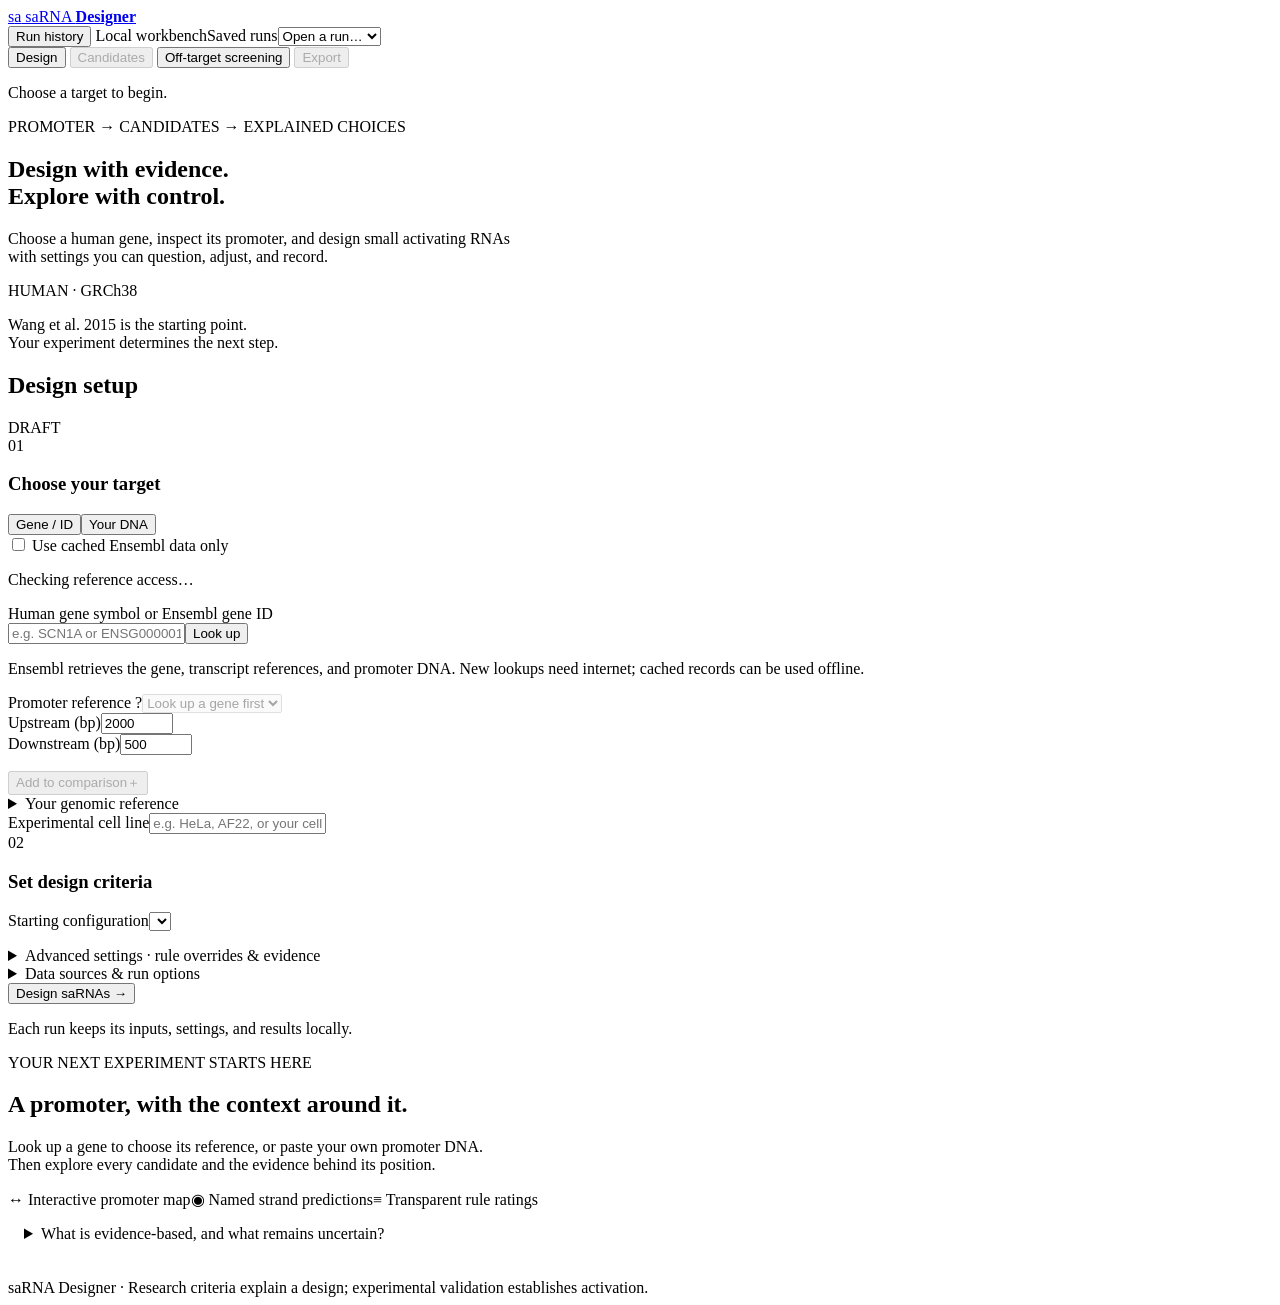
==== commit 72193373: "fix: correct header formatting in installation guide" ====
--- a/src/sarna/app/static/index.html
+++ b/src/sarna/app/static/index.html
@@ -35,7 +35,7 @@
             <label for="reference">Promoter reference <span data-tip="MANE Select is an annotated transcript reference, not a measured cell-specific transcription start site. Choose a different transcript or a declared literature anchor when appropriate." tabindex="0" class="help">?</span></label><select id="reference" disabled><option value="">Look up a gene first</option></select>
             <div class="pair"><div><label for="upstream">Upstream (bp)</label><input id="upstream" type="number" min="0" max="20000" step="1" value="2000" required></div><div><label for="downstream">Downstream (bp)</label><input id="downstream" type="number" min="0" max="20000" step="1" value="500" required></div></div>
             <div id="expression" class="expression" hidden></div>
-            <button type="button" id="add-promoter" class="settings-button" disabled><span>Add to comparison</span><span>＋</span></button>
+            <p id="known-sarna-selection" class="hint" role="status" aria-live="polite"></p><button type="button" id="add-promoter" class="settings-button" disabled><span>Add to comparison</span><span>＋</span></button>
             <details id="custom-reference-editor" class="source-settings"><summary>Your genomic reference</summary><p class="hint">Supply a start coordinate on this gene’s chromosome and strand. This is recorded as a researcher supplied, inferred reference; the app does not establish promoter activity.</p><label for="custom-reference-name">Reference name</label><input id="custom-reference-name" maxlength="150" placeholder="e.g. proximal reference in my experiment"><label for="custom-reference-position">Genomic +1 coordinate (1-based)</label><input id="custom-reference-position" type="number" min="1" step="1" placeholder="Coordinate of your chosen first transcribed base"><p class="hint" id="custom-reference-locus">Look up a gene to establish chromosome, strand and GRCh38 assembly.</p><label for="custom-reference-source">Source or derivation</label><input id="custom-reference-source" maxlength="300" placeholder="Publication, dataset or how you chose this coordinate"><label for="custom-reference-note">Uncertainty / context note</label><textarea id="custom-reference-note" rows="3" maxlength="2000" placeholder="What is known, inferred or not measured?"></textarea><button type="button" id="save-custom-reference" class="secondary" disabled>Add researcher reference</button><button type="button" id="cancel-custom-reference" class="text-button" hidden>Cancel edit</button></details>
             <section id="promoter-selection" class="promoter-selection" hidden><h3>Selected references <span id="promoter-count" class="muted"></span></h3><p class="hint">Each reference has its own sequence window and ranks. Current criteria are shared unless you capture a configuration for a reference.</p><div id="promoter-basket"></div><button type="button" id="design-batch" class="primary">Design selected promoters <span>→</span></button></section>
           </div>
@@ -50,27 +50,32 @@
           <button type="button" class="settings-button" id="open-settings"><span>All rules &amp; evidence</span><span id="custom-count">26 rules ↗</span></button>
           </details>
           <details class="source-settings"><summary>Data sources &amp; run options</summary><label class="check"><input id="regulatory" type="checkbox" checked> Ensembl regulatory annotations</label><label class="check"><input id="motifs" type="checkbox" checked> Sequence motif predictions</label><label for="motif-shuffles">Motif background shuffles</label><input id="motif-shuffles" type="number" min="1" max="100" value="5"><p class="hint">Five is a fast exploratory background estimate. Increase it for a more stable comparison; matches do not establish binding.</p><label class="check"><input id="chromatin" type="checkbox"> Read local AF22 histone tracks, if installed</label><p class="hint">Public ChIP-seq from <b>GEO series GSE108506</b> (Falk et al., AF22 lt-NES neural stem cells). It is not your own experiment, and it is not shipped with the app: the bigWig files are several GB. Download them from GEO and point <code>SARNA_AF22_DIR</code> at the folder. Leave this off if you have not. They measure <i>chromatin accessibility in AF22 only</i>, on GRCh37, converted per query to GRCh38; accessibility is not transcription and says nothing about any other cell line.</p></details>
-          <div class="submit-area"><button type="submit" class="primary" id="design-button">Design saRNAs <span>→</span></button><p id="job-status" class="hint" role="status" aria-live="polite">Each run keeps its inputs, settings, and results locally.</p></div>
+          <div class="submit-area"><button type="submit" class="primary" id="design-button">Design saRNAs <span>→</span></button><p id="job-status" class="hint" role="status" aria-live="polite">Each run keeps its inputs, settings, and results locally.</p><div id="design-ready" class="design-ready" hidden><p id="design-ready-message" role="status" aria-live="polite"></p><button type="button" class="secondary" data-workspace-link="candidates">Review candidates when ready →</button></div></div>
         </form>
-      </aside><div class="workspace"><section id="gene-overview" class="card gene-overview" hidden><div class="card-heading"><div><p class="eyebrow" id="gene-overview-meta">DRAFT REFERENCE CHOICES</p><h3>Gene overview</h3><p class="hint" id="gene-overview-description"></p></div><span class="tag">GRCh38</span></div><div class="map-wrap"><svg id="gene-overview-map" viewBox="0 0 1000 180" role="img" aria-label="Gene locus and available promoter references"></svg></div><div id="tss-group-list" class="tss-group-list"></div><div id="expression-overview" class="expression-overview"></div><div class="map-legend"><span><i class="legend-dot reference"></i>Annotated start sites</span><span><i class="legend-dot regulatory"></i>Declared anchors</span><span><i class="legend-dot motif"></i>Researcher references</span><small>Coordinates identify references; they do not establish activity.</small></div></section><div id="empty-state" class="empty-state"><div class="empty-illustration" aria-hidden="true"><div class="dna-line"></div><div class="dna-block one"></div><div class="dna-block two"></div><div class="dna-block three"></div><div class="tss-pin"></div></div><p class="eyebrow">YOUR NEXT EXPERIMENT STARTS HERE</p><h2>A promoter, with the context around it.</h2><p>Look up a gene to choose its reference, or paste your own promoter DNA.<br>Then explore every candidate and the evidence behind its position.</p><div class="empty-features"><span>↔ Interactive promoter map</span><span>◉ Named strand predictions</span><span>≡ Transparent rule ratings</span></div></div><details id="evidence-guide" class="card" style="padding:16px;margin-bottom:20px"><summary>What is evidence-based, and what remains uncertain?</summary><p class="hint"><a href="https://doi.org/10.14440/jbm.2015.39" target="_blank" rel="noopener noreferrer">Wang et al. 2015, Table 1</a> supplies published saRNA protocol guidance. It does not establish universal requirements or validate this app's ranking. Equal preference points and thermodynamic tie-breaking are project choices.</p><p class="hint">Optional criteria from <a href="https://doi.org/10.1038/nbt936" target="_blank" rel="noopener noreferrer">Reynolds et al. 2004</a> and <a href="https://doi.org/10.1093/nar/gkh247" target="_blank" rel="noopener noreferrer">Ui-Tei et al. 2004</a> come from siRNA knockdown: transfer to activation is an extrapolation. Project-derived hypotheses are labelled exploratory; unsourced rules have no traceable support.</p><p class="hint">No preset has demonstrated predictive benefit in the bundled sequence-only benchmark. Missing context is unknown, not a negative result. A predicted guide, motif match, CpG island or BLAST alignment does not establish activation in your experimental cell. Inspect each rule's source and evidence scope before interpreting a pass or exclusion.</p></details>
+      </aside><div class="workspace"><section id="gene-overview" class="card gene-overview" hidden><div class="card-heading"><div><p class="eyebrow" id="gene-overview-meta">DRAFT REFERENCE CHOICES</p><h3>Gene overview</h3><p class="hint" id="gene-overview-description"></p></div><span class="tag">GRCh38</span></div><div class="map-wrap"><svg id="gene-overview-map" viewBox="0 0 1000 180" role="img" aria-label="Gene locus and available promoter references"></svg></div><div id="known-sarna-promoters"></div><div id="tss-group-list" class="tss-group-list"></div><div id="expression-overview" class="expression-overview"></div><div class="map-legend"><span><i class="legend-dot reference"></i>Annotated start sites</span><span><i class="legend-dot regulatory"></i>Declared anchors</span><span><i class="legend-dot motif"></i>Researcher references</span><small>Coordinates identify references; they do not establish activity.</small></div></section><div id="empty-state" class="empty-state"><div class="empty-illustration" aria-hidden="true"><div class="dna-line"></div><div class="dna-block one"></div><div class="dna-block two"></div><div class="dna-block three"></div><div class="tss-pin"></div></div><p class="eyebrow">YOUR NEXT EXPERIMENT STARTS HERE</p><h2>A promoter, with the context around it.</h2><p>Look up a gene to choose its reference, or paste your own promoter DNA.<br>Then explore every candidate and the evidence behind its position.</p><div class="empty-features"><span>↔ Interactive promoter map</span><span>◉ Named strand predictions</span><span>≡ Transparent rule ratings</span></div></div><details id="evidence-guide" class="card" style="padding:16px;margin-bottom:20px"><summary>What is evidence-based, and what remains uncertain?</summary><p class="hint"><a href="https://doi.org/10.14440/jbm.2015.39" target="_blank" rel="noopener noreferrer">Wang et al. 2015, Table 1</a> supplies published saRNA protocol guidance. It does not establish universal requirements or validate this app's ranking. Equal preference points and thermodynamic tie-breaking are project choices.</p><p class="hint">Optional criteria from <a href="https://doi.org/10.1038/nbt936" target="_blank" rel="noopener noreferrer">Reynolds et al. 2004</a> and <a href="https://doi.org/10.1093/nar/gkh247" target="_blank" rel="noopener noreferrer">Ui-Tei et al. 2004</a> come from siRNA knockdown: transfer to activation is an extrapolation. Project-derived hypotheses are labelled exploratory; unsourced rules have no traceable support.</p><p class="hint">No preset has demonstrated predictive benefit in the bundled sequence-only benchmark. Missing context is unknown, not a negative result. A predicted guide, motif match, CpG island or BLAST alignment does not establish activation in your experimental cell. Inspect each rule's source and evidence scope before interpreting a pass or exclusion.</p></details>
 <div id="archived-design" class="card" hidden><h3>Saved design settings</h3><p class="hint">This offline record preserves the original configuration and reference. Design controls are read-only.</p><button type="button" class="secondary" data-open-run-evidence>View saved settings &amp; sources</button></div></div></div></section>
 <section id="workspace-candidates" class="workspace-panel" role="tabpanel" aria-labelledby="tab-candidates" tabindex="-1" hidden><div class="workspace-heading"><div><h2>Compare candidates</h2><p class="hint">Review design rank, inspect a duplex and choose candidates. Off-target findings remain advisory.</p></div><button type="button" class="secondary" data-workspace-link="export">Review selection &amp; export →</button></div><section id="batch-comparison" class="card batch-comparison" hidden><div class="card-heading"><div><p class="eyebrow" id="batch-meta"></p><h3>Promoter comparison</h3><p class="hint">Each row is a separate design run. Ratings describe the criteria evaluated in that run; they do not compare promoter activity.</p></div><span id="batch-status" class="tag"></span></div><p id="batch-draft-notice" class="draft-notice" hidden>The draft has changed. This comparison retains the references and settings saved when it was submitted.</p><div class="table-scroll"><table><thead><tr><th>Reference</th><th>Window</th><th>Criteria</th><th>Passing / evaluated</th><th>Best preference rating</th><th>Run</th></tr></thead><tbody id="batch-rows"></tbody></table></div><div class="batch-actions"><p class="hint" id="batch-progress" role="status" aria-live="polite"></p><div><button type="button" id="batch-retry-online" class="secondary" hidden>Allow Ensembl access &amp; retry failed</button><button type="button" id="export-batch-json" class="secondary">Group JSON</button><button type="button" id="export-batch-html" class="secondary">Group offline HTML</button></div></div></section>
 <div id="candidate-run">
+<section class="card sequence-comparison-card"><div class="card-heading"><div><h3>Existing saRNAs &amp; reference duplexes</h3><p class="hint">Add sequences repeatedly or import TXT, CSV or Excel (.xlsx). All strands are written 5′ → 3′ unless selected otherwise. References appear automatically for SCN1A and the thesis positive controls: CDKN1A/p21, VEGFA, TP53, VHL, CEBPA and KLF4.</p></div></div>
+<details id="sequence-import-controls"><summary>Add sequences or upload a file</summary><label for="sequence-input">One sequence per line, or name,sequence</label><textarea id="sequence-input" rows="4" placeholder="My saRNA,CUUAACUCGCCUUCCAAAA"></textarea><div class="sequence-options"><label>Supplied strand<select id="sequence-role"><option value="unknown">Unknown — search both orientations</option><option value="sense">Sense RNA / DNA</option><option value="antisense">Antisense RNA / DNA</option><option value="target">Target DNA</option></select></label><label>Direction<select id="sequence-direction"><option value="5to3">5′ → 3′</option><option value="3to5">3′ → 5′</option></select></label></div><button type="button" id="sequence-add" class="secondary">Add sequences</button><label for="sequence-file">Upload sequence file</label><input type="file" id="sequence-file" accept=".txt,.csv,.xlsx"><button type="button" id="sequence-template" class="text-button">Download CSV template</button><p class="hint">Columns: name, sequence, role, direction, sense, antisense, source. Use sense and antisense columns for supplied duplexes. Mark terminal overhangs as [dT][dT] or [UU]; unmarked bases are part of the core. RNA U becomes DNA T for matching; reverse complementation also reverses direction and pairs U with A. Unspecified partners and overhangs remain inferred or unknown.</p></details>
+<p id="sequence-status" class="hint" role="status" aria-live="polite"></p><div id="sequence-preview"></div><div id="sequence-records"></div><div id="sequence-detail"></div></section>
+<section id="promoter-landscape" class="card promoter-card"><div class="card-heading"><div><h3>Promoter landscape</h3><p id="map-orientation" class="hint"></p></div><div class="map-controls"><button type="button" id="pan-left" aria-label="Pan left">←</button><button type="button" id="zoom-in" aria-label="Zoom in">+</button><button type="button" id="zoom-out" aria-label="Zoom out">−</button><button type="button" id="pan-right" aria-label="Pan right">→</button><button type="button" id="zoom-reset">Full region</button></div></div><div class="map-wrap"><svg id="promoter-map" viewBox="0 0 1000 290" role="img" aria-label="Interactive promoter map"></svg></div><div id="rejection-legend" class="rejection-legend"></div><p id="unevaluated-note" class="unevaluated-note" hidden></p><details id="map-legend" class="map-legend"></details></section>
+
 <div id="result-metrics" class="metrics"><div><span id="metric-generated">n/a</span><p>targets evaluated</p></div><div><span id="metric-passing">n/a</span><p>pass available gates</p></div><div><span id="metric-best">n/a</span><p>best preference rating</p></div><div><span id="metric-length">n/a</span><p>promoter span</p></div></div>
 <details id="top-duplex-disclosure" class="card compact-result"><summary>Top-ranked duplex · sequences &amp; guide prediction</summary><section id="top-result" class="card top-result" hidden></section></details>
 <div id="ranking-performance" class="performance-banner" hidden></div>
 <section id="screened-shortlist" class="screened-shortlist" aria-label="Shortlist after screening"></section>
 <div id="design-comparison"></div>
-<details id="candidate-inspection" class="candidate-inspection"><summary>All candidates &amp; detailed inspection</summary><div id="candidate-layout" class="candidate-layout"><section id="candidate-workbench" class="card candidates-card"><div class="card-heading"><div><h3>Candidate workbench <span id="visible-count" class="muted"></span></h3><p class="hint">Rating = preferences met / evaluated, all counting equally. It is not an activation probability: the sequence-only preference score has not demonstrated discrimination above chance on 125 assayed sequences. The exact measurement is above.</p></div><button type="button" id="run-evidence" class="secondary">Run settings &amp; sources</button></div><div class="table-tools"><div class="segmented"><button type="button" data-filter="passing" class="active">Passing</button><button type="button" data-filter="all">All targets</button><button type="button" data-filter="rejected">Excluded</button></div><input id="candidate-search" aria-label="Search candidates" placeholder="Find ID or DNA sequence…"><button type="button" id="select-top" class="text-button">Select top 10</button></div><div class="table-scroll"><table><thead><tr><th><input id="select-page" type="checkbox" aria-label="Select candidates on this page"></th><th><button data-sort="rank">Rank ↕</button></th><th>Target DNA · 5′ → 3′</th><th><button data-sort="position">Position ↕</button></th><th><button data-sort="gc">GC ↕</button></th><th><button data-sort="rating">Rating ↕</button></th><th>Predicted guide <span class="help" data-tip="Which RNA duplex strand a named thermodynamic model predicts RISC will load. This is different from the genomic DNA strand and does not prove which promoter-associated RNA is targeted." tabindex="0">?</span></th></tr></thead><tbody id="candidate-rows"></tbody></table></div><div class="table-footer"><p id="page-label" class="hint"></p><div><button type="button" id="page-previous" class="secondary">←</button><button type="button" id="page-next" class="secondary">→</button></div></div></section>
+<details id="candidate-inspection" class="candidate-inspection"><summary>All candidates &amp; detailed inspection</summary><div id="candidate-layout" class="candidate-layout"><section id="candidate-workbench" class="card candidates-card"><div class="card-heading"><div><h3>Candidate workbench <span id="visible-count" class="muted"></span></h3><p class="hint">Rating = preferences met / evaluated, all counting equally. It is not an activation probability: the sequence-only preference score has not demonstrated discrimination above chance on 125 assayed sequences. The exact measurement is above.</p></div><button type="button" id="run-evidence" class="secondary">Run settings &amp; sources</button></div><div id="candidate-controls" class="candidate-controls" aria-live="polite"></div><div class="table-tools"><div class="segmented"><button type="button" data-filter="passing" class="active">Passing</button><button type="button" data-filter="all">All targets</button><button type="button" data-filter="rejected">Excluded</button></div><input id="candidate-search" aria-label="Search candidates" placeholder="Find ID or DNA sequence…"><button type="button" id="select-top" class="text-button">Select top 10</button></div><div class="table-scroll"><table><thead><tr><th><input id="select-page" type="checkbox" aria-label="Select candidates on this page"></th><th><button data-sort="rank">Rank ↕</button></th><th>Target DNA · 5′ → 3′</th><th><button data-sort="position">Position ↕</button></th><th><button data-sort="gc">GC ↕</button></th><th><button data-sort="rating">Rating ↕</button></th><th>Predicted guide <span class="help" data-tip="Which RNA duplex strand a named thermodynamic model predicts RISC will load. This is different from the genomic DNA strand and does not prove which promoter-associated RNA is targeted." tabindex="0">?</span></th></tr></thead><tbody id="candidate-rows"></tbody></table></div><div class="table-footer"><p id="page-label" class="hint"></p><div><button type="button" id="page-previous" class="secondary">←</button><button type="button" id="page-next" class="secondary">→</button></div></div></section>
           <section id="candidate-detail" class="card detail-card" aria-live="polite"><p class="hint">Select a candidate in the table or promoter map to inspect its sequences, strand prediction, and every rule verdict.</p></section>
           </div></details>
-<section id="shortlist-card" class="card shortlist-card"><div class="card-heading"><div><h3>Research shortlist <span id="shortlist-count"></span></h3><p class="hint">Your selections and reasons, saved separately from the scientific record. Shortlisting does not change ranks or establish activity.</p></div><button id="shortlist-select" type="button" class="secondary">Select shortlist for export / screening</button></div><p id="shortlist-status" class="hint" role="status" aria-live="polite"></p><div id="shortlist-entries"></div><button id="shortlist-retry" type="button" class="secondary" hidden>Retry saving notes</button><button id="shortlist-reload" type="button" class="secondary" hidden>Reload saved notes</button></section><details class="card candidate-context"><summary>Promoter landscape &amp; biological context</summary><div id="context-banner" class="context-banner"></div><section id="promoter-landscape" class="card promoter-card"><div class="card-heading"><div><h3>Promoter landscape</h3><p id="map-orientation" class="hint"></p></div><div class="map-controls"><button type="button" id="pan-left" aria-label="Pan left">←</button><button type="button" id="zoom-in" aria-label="Zoom in">+</button><button type="button" id="zoom-out" aria-label="Zoom out">−</button><button type="button" id="pan-right" aria-label="Pan right">→</button><button type="button" id="zoom-reset">Full region</button></div></div><div class="map-wrap"><svg id="promoter-map" viewBox="0 0 1000 290" role="img" aria-label="Interactive promoter map"></svg></div><div id="rejection-legend" class="rejection-legend"></div><p id="unevaluated-note" class="unevaluated-note" hidden></p><details id="map-legend" class="map-legend"></details></section><section id="motif-panel" class="card motif-panel" hidden></section></details></div></section>
+<section id="shortlist-card" class="card shortlist-card"><div class="card-heading"><div><h3>Research shortlist <span id="shortlist-count"></span></h3><p class="hint">Your selections and reasons, saved separately from the scientific record. Shortlisting does not change ranks or establish activity.</p></div><button id="shortlist-select" type="button" class="secondary">Select shortlist for export / screening</button></div><p id="shortlist-status" class="hint" role="status" aria-live="polite"></p><div id="shortlist-entries"></div><button id="shortlist-retry" type="button" class="secondary" hidden>Retry saving notes</button><button id="shortlist-reload" type="button" class="secondary" hidden>Reload saved notes</button></section><details class="card candidate-context"><summary>Biological context &amp; motif predictions</summary><div id="context-banner" class="context-banner"></div><section id="motif-panel" class="card motif-panel" hidden></section></details></div></section>
 <section id="workspace-screening" class="workspace-panel" role="tabpanel" aria-labelledby="tab-screening" tabindex="-1" hidden><div class="workspace-heading"><div><h2>Off-target screening</h2><p class="hint">Inspect sequence evidence in detail. Searches continue when you switch tabs.</p></div><button type="button" class="secondary" data-workspace-link="candidates">Back to candidates</button></div><details id="local-reference-panel" class="card reference-setup"><summary id="reference-summary">Local off-target screening · reference setup</summary><p>Download the human genome, RefSeq transcripts and annotations once. Searches then run on this computer; candidate sequences stay local.</p><div id="reference-status" role="status" aria-live="polite">Checking installed references…</div><progress id="reference-progress" hidden></progress><div id="reference-download-plan" class="reference-plan"></div><ol class="reference-steps" aria-label="One-time setup steps"><li><strong>1 · Download</strong><span>Resume interrupted downloads</span></li><li><strong>2 · Verify &amp; build</strong><span>Check files and create searchable indexes; allow an hour or more</span></li><li><strong>3 · Reuse</strong><span>Later searches use the installed data</span></li></ol><p class="hint">8 GB RAM is recommended. Windows x64 and Linux x64 are supported. The pinned reference is GRCh38.p14 / RefSeq annotation release 110; it is not advertised as the latest annotation.</p><div class="reference-buttons"><button id="reference-install" type="button" class="secondary">Download &amp; prepare local references</button><button id="reference-pause" type="button" class="secondary" hidden>Pause setup</button><button id="reference-check" type="button" class="secondary">Check reference status / updates</button></div><p class="hint">Downloads resume after interruption. App updates reuse the data; new reference releases require a separate download here. Normal app updates never download a genome automatically.</p></details><p id="screening-before-run" class="hint">You can prepare local references now. Design candidates to start screening.</p><section id="offtarget-card" class="card offtarget-card"><div class="card-heading"><div><h3>Off-target screening</h3><p class="hint">Search for sequence matches in the background. Findings do not change candidate ranks or establish biological specificity. <span id="screening-privacy">Local search keeps candidate sequences on this computer.</span></p></div><span id="offtarget-status" class="tag">NOT RUN</span></div><label class="screening-backend">Engine for new searches <select id="screening-backend"><option value="local">Local reference · recommended</option><option value="ncbi">NCBI BLAST · remote cross-check, can be slow</option></select></label><button type="button" id="open-reference-setup" class="secondary">Set up local references</button><p id="local-screening-note" class="hint">Set up local references above before searching.</p><div id="screening-coverage" class="screening-coverage" aria-label="Screening coverage"></div><div class="offtarget-actions"><div class="screen-lane"><button type="button" id="screen-transcript" class="secondary">Search transcript matches <span data-tip="Search for transcript sequence matches. Local mode searches human RefSeq sequences on both strands with up to 3 mismatches across the full 19-base core. Sequence matching does not establish silencing." tabindex="0" class="help">?</span></button><span id="screen-state-transcript" class="screen-state" role="status" aria-live="polite"></span><div id="screen-bar-transcript" class="screen-bar"></div></div><div class="screen-lane"><button type="button" id="screen-genomic" class="secondary">Search genomic matches <span data-tip="Search human GRCh38 sequence and report nearby annotated transcription start sites. Local mode searches full-length 19-base cores with up to 3 mismatches on both strands. Nearby TSSs do not establish promoter activity or saRNA binding." tabindex="0" class="help">?</span></button><span id="screen-state-genomic" class="screen-state" role="status" aria-live="polite"></span><div id="screen-bar-genomic" class="screen-bar"></div></div><p id="offtarget-progress" class="hint" role="status" aria-live="polite">Both searches can run at the same time; each reports in its own row.</p></div><div id="offtarget-batch" class="offtarget-batch"></div>
 <div id="screening-comparisons"></div><div id="offtarget-results"></div></section></section>
 <section id="workspace-export" class="workspace-panel" role="tabpanel" aria-labelledby="tab-export" tabindex="-1" hidden><div class="workspace-heading"><div><h2>Prepare your selection</h2><p class="hint">Check the duplexes and evidence accompanying your downloads.</p></div><button type="button" class="secondary" data-workspace-link="candidates">Change selection</button></div>
 <section id="export-selection" class="card export-selection"></section>
 <section id="group-export" class="card export-selection" hidden><h3>Promoter comparison exports</h3><div id="group-export-actions"></div></section>
-<div id="export-workspace" class="export-bar"><div><strong>Keep a reproducible record</strong><p class="hint" id="export-note">Ticking candidates in the table limits the Excel and CSV exports. JSON and HTML are always the whole run.</p></div><div><button type="button" id="export-order" class="secondary">Order CSV · 21-mers <span data-tip="The duplex as it is synthesised: each 19 nt RNA core plus a 3′ dTdT overhang, two 21-mers. Chemistry from chapter 2's supplementary material. Every row carries its own sanity report, including the latest completed screening findings per candidate and search scope, or an explicit not-screened status. Sequence similarity does not establish specificity." tabindex="0" class="help">?</span></button><button type="button" id="export-xlsx" class="secondary">Excel · all values <span data-tip="An .xlsx workbook: every candidate with its position, sequences, ordered 21-mers, rating and strand prediction, plus a sheet for the run and one for every rule and its source. An .xlsx rather than a CSV because Excel reads a CSV&#39;s separator from your machine&#39;s locale, and on a Dutch or German Windows a comma-separated file opens with every column in column A." tabindex="0" class="help">?</span></button><button type="button" id="export-csv" class="secondary">Core sequences CSV</button><button type="button" id="export-json" class="secondary">JSON</button><button type="button" id="export-html" class="secondary">Offline HTML</button></div></div>
+<section id="export-workspace" class="export-format-workspace"><h3>Choose what to download</h3><p class="hint" id="export-note"></p><div class="export-format-grid"><article class="export-format export-live-only"><h4>Excel workbook · .xlsx</h4><p>Selected candidate rows, ordered duplexes and design scores. Dedicated sheets contain off-target counts (19/18/17/16), retained alignments, search history, methods and references. Run settings, sources and research notes are included.</p><p class="export-includes">Full analysis for the selected candidates; retained alignment details may be a subset.</p><button type="button" class="secondary" id="export-xlsx">Download Excel</button></article><article class="export-format "><h4>Screening summary · .csv</h4><p>Latest recorded screening evidence per selected candidate, scope, method and reference. Includes counts at 19/18/17/16 bases, search date, reference, detail coverage and completeness status.</p><p class="export-includes">Analysis summary only; no alignment sequences or plot.</p><button type="button" class="secondary" id="export-analysis">Download screening CSV</button></article><article class="export-format "><h4>Duplex ordering · .csv</h4><p>Selected, engine-produced sense and antisense ordering sequences: 19 nt RNA cores plus 3′ dTdT overhangs, with design information and brief screening checks.</p><p class="export-includes">For ordering; no full alignment analysis or plot.</p><button type="button" class="secondary" id="export-order">Download order CSV</button></article><article class="export-format "><h4>Core sequences · .csv</h4><p>Selected target DNA and sense/antisense RNA cores, without overhangs, plus design rank, score and guide prediction.</p><p class="export-includes">Sequences and design fields only; no off-target analysis.</p><button type="button" class="secondary" id="export-csv">Download core CSV</button></article><article class="export-format "><h4>Complete record · .json</h4><p>The whole run: all candidates, settings, researcher notes and all saved screening records, including pending/failed searches, counts, retained alignment details and reference/software metadata.</p><p class="export-includes">Full machine-readable analysis and search history; not limited by the candidate selection.</p><button type="button" class="secondary" id="export-json">Download whole-run JSON</button></article><article class="export-format export-live-only"><h4>Interactive offline report · .html</h4><p>The whole run in this interface, including the paired bar plot, sorting, detailed screening results, retained alignments and saved reference information.</p><p class="export-includes">Full browsable analysis; not limited by the candidate selection. No new searches run in the offline file.</p><button type="button" class="secondary" id="export-html">Download offline HTML</button></article><article class="export-format "><h4>Current screening figure · .svg</h4><p>The paired transcript/genome plot with its current candidate range and ordering, labels, match-colour legend and search context.</p><p class="export-includes">Graphic only; follows the plot controls, not the export checkboxes. For complete numeric analysis, also download Excel, JSON or screening CSV.</p><button type="button" class="secondary" id="export-plot">Download plot SVG</button></article></div></section>
 <details id="reproducibility-panel" class="card" style="padding:18px;margin-bottom:20px"></details></section><section id="duplex-sheet" aria-hidden="true"></section>
     <footer>saRNA Designer <span id="engine-version"></span> · Research criteria explain a design; experimental validation establishes activation.</footer>
   </main>
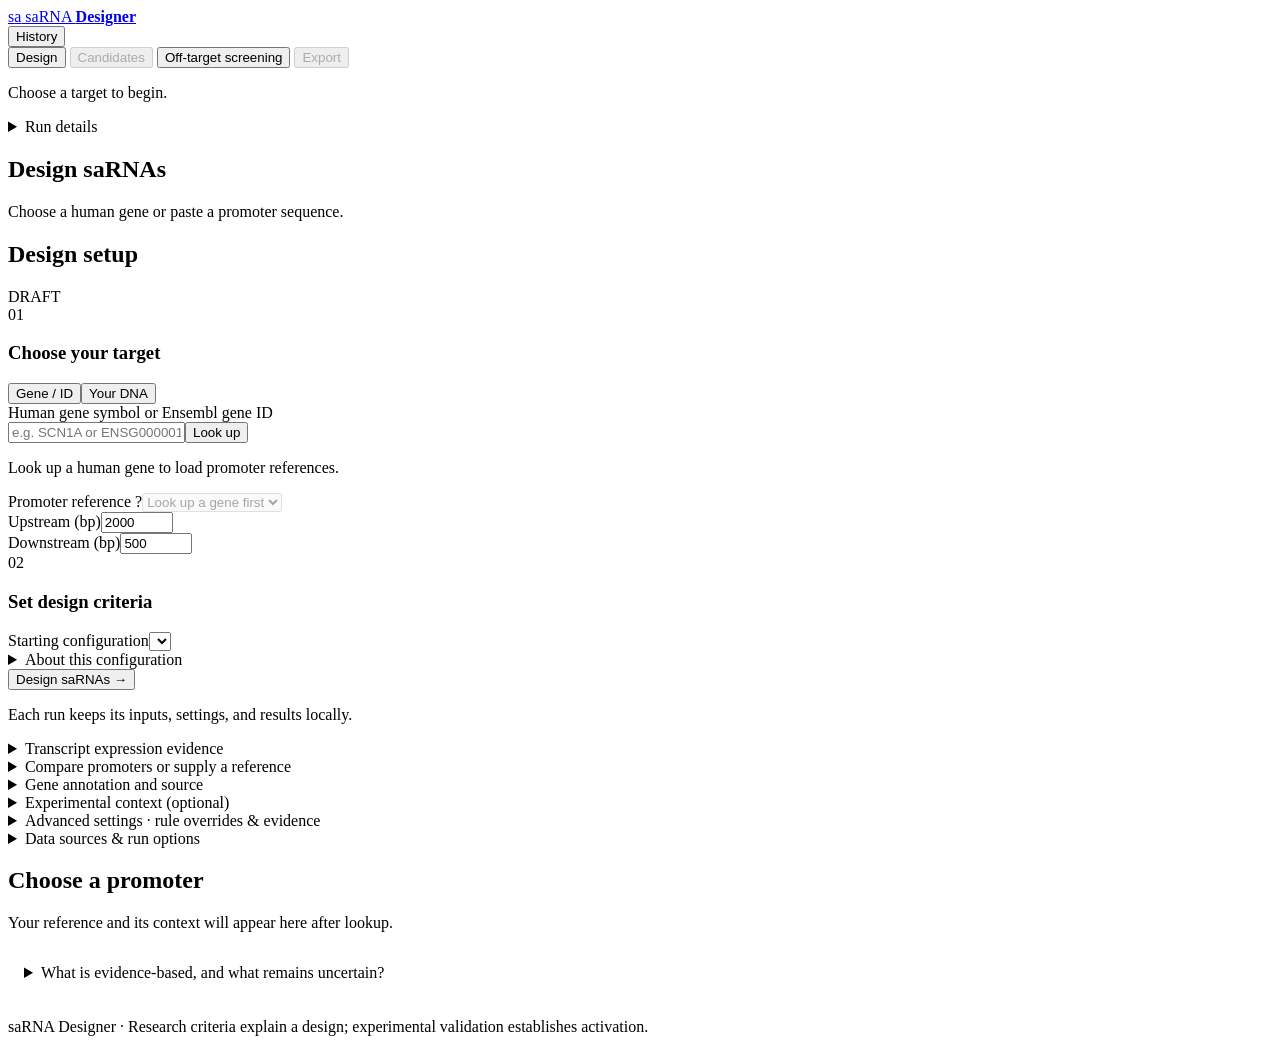
==== commit d9d50796: "Add sequence investigation and streamline workbench UI Add external-core assessment, saved promoter " ====
--- a/src/sarna/app/static/index.html
+++ b/src/sarna/app/static/index.html
@@ -1,91 +1,88 @@
-<!doctype html>
+<!DOCTYPE html>
+
 <html lang="en">
 <head>
-  <meta charset="utf-8">
-  <meta name="viewport" content="width=device-width, initial-scale=1">
-  <title>saRNA Designer · Local workbench</title>
-  <link rel="icon" href="/favicon.svg" type="image/svg+xml">
-  <link rel="stylesheet" href="/app.css">
+<meta charset="utf-8">
+<meta name="viewport" content="width=device-width, initial-scale=1">
+<title>saRNA Designer · Local workbench</title>
+<link rel="icon" href="/favicon.svg" type="image/svg+xml">
+<link rel="stylesheet" href="/app.css">
 </head>
 <body>
-  <header class="topbar">
-    <a class="brand" href="/" aria-label="saRNA Designer home"><span class="brand-mark">s<span>a</span></span> saRNA <b>Designer</b></a>
-    <div class="top-actions"><button type="button" id="open-history" class="secondary">Run history</button><span class="local-badge"><i></i> Local workbench</span><label class="saved-label" for="saved-runs">Saved runs</label><select id="saved-runs" aria-label="Open a saved run"><option value="">Open a run…</option></select><span id="saved-status" class="hint" role="status" aria-live="polite" hidden></span></div>
-  </header>
-  <main>
+<header class="topbar">
+<a class="brand" href="/" aria-label="saRNA Designer home"><span class="brand-mark">s<span>a</span></span> saRNA <b>Designer</b></a>
+<div class="top-actions"><button type="button" id="open-history" class="secondary">History</button><span id="saved-status" class="hint" role="status" aria-live="polite" hidden></span></div>
+</header>
+<main>
 <nav id="workflow-nav" class="workflow-nav" role="tablist" aria-label="Research workspace">
 <button type="button" id="tab-design" role="tab" data-stage="design" aria-controls="workspace-design" aria-selected="true">Design</button>
 <button type="button" id="tab-candidates" role="tab" data-stage="candidates" aria-controls="workspace-candidates" aria-selected="false" tabindex="-1" disabled>Candidates</button>
 <button type="button" id="tab-screening" role="tab" data-stage="screening" aria-controls="workspace-screening" aria-selected="false" tabindex="-1">Off-target screening <span id="screening-tab-status" class="tab-status"></span></button>
 <button type="button" id="tab-export" role="tab" data-stage="export" aria-controls="workspace-export" aria-selected="false" tabindex="-1" disabled>Export</button>
 </nav>
-<div id="workspace-context" class="workspace-context"><p id="workspace-context-label">Choose a target to begin.</p><span id="workspace-selection-count"></span><button type="button" id="edit-setup" class="text-button" hidden>Edit design</button></div><p id="workflow-status" class="hint" role="status"></p><div id="global-error" class="error-banner" role="alert" hidden></div><div id="error-recovery" class="error-recovery" hidden><button type="button" id="retry-online" class="secondary">Allow Ensembl access &amp; retry</button><p class="hint">This retrieves missing public reference data and caches it locally.</p></div>
-<div id="result-area" hidden><div id="result-heading" class="result-heading"><div><p class="eyebrow" id="run-meta"></p><h2 id="result-title"></h2><p id="result-reference" class="hint"></p></div><span id="result-config" class="tag"></span></div><div id="draft-notice" class="draft-notice" hidden>Settings have changed. These results still belong to the saved run. Apply your changes to calculate a new run.</div><div id="diff-notice" class="diff-notice" hidden></div></div>
-<section id="workspace-design" class="workspace-panel" role="tabpanel" aria-labelledby="tab-design" tabindex="-1"><div id="design-intro" class="intro"><div><p class="eyebrow">PROMOTER → CANDIDATES → EXPLAINED CHOICES</p><h1>Design with evidence.<br><span>Explore with control.</span></h1><p>Choose a human gene, inspect its promoter, and design small activating RNAs<br class="wide-only"> with settings you can question, adjust, and record.</p></div><div class="intro-note"><span class="tag">HUMAN · GRCh38</span><p>Wang et al. 2015 is the starting point.<br>Your experiment determines the next step.</p></div></div><div class="layout"><aside class="setup" id="setup">
-        <div class="panel-heading"><h2>Design setup</h2><span id="draft-badge" class="tag">DRAFT</span></div>
-        <form id="design-form">
-          <div class="step-title"><span>01</span><h3>Choose your target</h3></div>
-          <div class="segmented" role="group" aria-label="Input source"><button type="button" class="active" data-source="gene">Gene / ID</button><button type="button" data-source="sequence">Your DNA</button></div>
-          <div class="data-access"><label class="check"><input id="offline" type="checkbox"> Use cached Ensembl data only</label><p id="data-access-status" class="hint" role="status" aria-live="polite">Checking reference access…</p></div>
-          <div id="gene-inputs">
-            <label for="gene-symbol">Human gene symbol or Ensembl gene ID</label><div class="input-action"><input id="gene-symbol" placeholder="e.g. SCN1A or ENSG00000144285" autocomplete="off" maxlength="80"><button type="button" id="lookup-gene" class="secondary">Look up</button></div>
-            <p class="hint">Ensembl retrieves the gene, transcript references, and promoter DNA. New lookups need internet; cached records can be used offline.</p>
-            <p id="lookup-status" class="hint" role="status" aria-live="polite" hidden></p>
-            <div id="gene-info" class="gene-info" hidden></div>
-            <label for="reference">Promoter reference <span data-tip="MANE Select is an annotated transcript reference, not a measured cell-specific transcription start site. Choose a different transcript or a declared literature anchor when appropriate." tabindex="0" class="help">?</span></label><select id="reference" disabled><option value="">Look up a gene first</option></select>
-            <div class="pair"><div><label for="upstream">Upstream (bp)</label><input id="upstream" type="number" min="0" max="20000" step="1" value="2000" required></div><div><label for="downstream">Downstream (bp)</label><input id="downstream" type="number" min="0" max="20000" step="1" value="500" required></div></div>
-            <div id="expression" class="expression" hidden></div>
-            <p id="known-sarna-selection" class="hint" role="status" aria-live="polite"></p><button type="button" id="add-promoter" class="settings-button" disabled><span>Add to comparison</span><span>＋</span></button>
-            <details id="custom-reference-editor" class="source-settings"><summary>Your genomic reference</summary><p class="hint">Supply a start coordinate on this gene’s chromosome and strand. This is recorded as a researcher supplied, inferred reference; the app does not establish promoter activity.</p><label for="custom-reference-name">Reference name</label><input id="custom-reference-name" maxlength="150" placeholder="e.g. proximal reference in my experiment"><label for="custom-reference-position">Genomic +1 coordinate (1-based)</label><input id="custom-reference-position" type="number" min="1" step="1" placeholder="Coordinate of your chosen first transcribed base"><p class="hint" id="custom-reference-locus">Look up a gene to establish chromosome, strand and GRCh38 assembly.</p><label for="custom-reference-source">Source or derivation</label><input id="custom-reference-source" maxlength="300" placeholder="Publication, dataset or how you chose this coordinate"><label for="custom-reference-note">Uncertainty / context note</label><textarea id="custom-reference-note" rows="3" maxlength="2000" placeholder="What is known, inferred or not measured?"></textarea><button type="button" id="save-custom-reference" class="secondary" disabled>Add researcher reference</button><button type="button" id="cancel-custom-reference" class="text-button" hidden>Cancel edit</button></details>
-            <section id="promoter-selection" class="promoter-selection" hidden><h3>Selected references <span id="promoter-count" class="muted"></span></h3><p class="hint">Each reference has its own sequence window and ranks. Current criteria are shared unless you capture a configuration for a reference.</p><div id="promoter-basket"></div><button type="button" id="design-batch" class="primary">Design selected promoters <span>→</span></button></section>
-          </div>
-          <div id="sequence-inputs" hidden><label for="dna-sequence">Promoter DNA, 5′ → 3′ in transcript orientation</label><textarea id="dna-sequence" rows="6" placeholder="Paste DNA or a single FASTA record"></textarea><label for="tss-start">First base relative to your TSS (optional)</label><input id="tss-start" type="number" step="1" placeholder="e.g. -2000"><p class="hint">+1 is the first transcribed base; −1 precedes it. There is no position zero. Leave blank if the reference is unknown.</p></div>
-          <label for="cell-line">Experimental cell line</label><input id="cell-line" list="cell-lines" placeholder="e.g. HeLa, AF22, or your cell line" maxlength="150"><datalist id="cell-lines"></datalist><div id="cell-evidence" class="cell-evidence"></div>
-          <div class="step-title"><span>02</span><h3>Set design criteria</h3></div>
-          <label for="preset">Starting configuration</label><select id="preset"></select><p id="preset-description" class="hint"></p>
-          <details id="advanced-design-settings" class="source-settings"><summary>Advanced settings · rule overrides &amp; evidence</summary>
-          <div class="pair"><div><label for="gc-min">GC minimum (%)</label><input id="gc-min" type="number" min="0" max="100" step="any"></div><div><label for="gc-max">GC maximum (%)</label><input id="gc-max" type="number" min="0" max="100" step="any"></div></div>
-          <div class="pair"><div><label for="window-start">Window start (bp)</label><input id="window-start" type="number" min="-10000" max="-1" step="1"></div><div><label for="window-end">Window end (bp)</label><input id="window-end" type="number" min="-10000" max="-1" step="1"></div></div>
-          <p class="hint">The whole target must fit inside this window when it is a gate. Adjust its role and see each setting’s evidence below.</p>
-          <button type="button" class="settings-button" id="open-settings"><span>All rules &amp; evidence</span><span id="custom-count">26 rules ↗</span></button>
-          </details>
-          <details class="source-settings"><summary>Data sources &amp; run options</summary><label class="check"><input id="regulatory" type="checkbox" checked> Ensembl regulatory annotations</label><label class="check"><input id="motifs" type="checkbox" checked> Sequence motif predictions</label><label for="motif-shuffles">Motif background shuffles</label><input id="motif-shuffles" type="number" min="1" max="100" value="5"><p class="hint">Five is a fast exploratory background estimate. Increase it for a more stable comparison; matches do not establish binding.</p><label class="check"><input id="chromatin" type="checkbox"> Read local AF22 histone tracks, if installed</label><p class="hint">Public ChIP-seq from <b>GEO series GSE108506</b> (Falk et al., AF22 lt-NES neural stem cells). It is not your own experiment, and it is not shipped with the app: the bigWig files are several GB. Download them from GEO and point <code>SARNA_AF22_DIR</code> at the folder. Leave this off if you have not. They measure <i>chromatin accessibility in AF22 only</i>, on GRCh37, converted per query to GRCh38; accessibility is not transcription and says nothing about any other cell line.</p></details>
-          <div class="submit-area"><button type="submit" class="primary" id="design-button">Design saRNAs <span>→</span></button><p id="job-status" class="hint" role="status" aria-live="polite">Each run keeps its inputs, settings, and results locally.</p><div id="design-ready" class="design-ready" hidden><p id="design-ready-message" role="status" aria-live="polite"></p><button type="button" class="secondary" data-workspace-link="candidates">Review candidates when ready →</button></div></div>
-        </form>
-      </aside><div class="workspace"><section id="gene-overview" class="card gene-overview" hidden><div class="card-heading"><div><p class="eyebrow" id="gene-overview-meta">DRAFT REFERENCE CHOICES</p><h3>Gene overview</h3><p class="hint" id="gene-overview-description"></p></div><span class="tag">GRCh38</span></div><div class="map-wrap"><svg id="gene-overview-map" viewBox="0 0 1000 180" role="img" aria-label="Gene locus and available promoter references"></svg></div><div id="known-sarna-promoters"></div><div id="tss-group-list" class="tss-group-list"></div><div id="expression-overview" class="expression-overview"></div><div class="map-legend"><span><i class="legend-dot reference"></i>Annotated start sites</span><span><i class="legend-dot regulatory"></i>Declared anchors</span><span><i class="legend-dot motif"></i>Researcher references</span><small>Coordinates identify references; they do not establish activity.</small></div></section><div id="empty-state" class="empty-state"><div class="empty-illustration" aria-hidden="true"><div class="dna-line"></div><div class="dna-block one"></div><div class="dna-block two"></div><div class="dna-block three"></div><div class="tss-pin"></div></div><p class="eyebrow">YOUR NEXT EXPERIMENT STARTS HERE</p><h2>A promoter, with the context around it.</h2><p>Look up a gene to choose its reference, or paste your own promoter DNA.<br>Then explore every candidate and the evidence behind its position.</p><div class="empty-features"><span>↔ Interactive promoter map</span><span>◉ Named strand predictions</span><span>≡ Transparent rule ratings</span></div></div><details id="evidence-guide" class="card" style="padding:16px;margin-bottom:20px"><summary>What is evidence-based, and what remains uncertain?</summary><p class="hint"><a href="https://doi.org/10.14440/jbm.2015.39" target="_blank" rel="noopener noreferrer">Wang et al. 2015, Table 1</a> supplies published saRNA protocol guidance. It does not establish universal requirements or validate this app's ranking. Equal preference points and thermodynamic tie-breaking are project choices.</p><p class="hint">Optional criteria from <a href="https://doi.org/10.1038/nbt936" target="_blank" rel="noopener noreferrer">Reynolds et al. 2004</a> and <a href="https://doi.org/10.1093/nar/gkh247" target="_blank" rel="noopener noreferrer">Ui-Tei et al. 2004</a> come from siRNA knockdown: transfer to activation is an extrapolation. Project-derived hypotheses are labelled exploratory; unsourced rules have no traceable support.</p><p class="hint">No preset has demonstrated predictive benefit in the bundled sequence-only benchmark. Missing context is unknown, not a negative result. A predicted guide, motif match, CpG island or BLAST alignment does not establish activation in your experimental cell. Inspect each rule's source and evidence scope before interpreting a pass or exclusion.</p></details>
-<div id="archived-design" class="card" hidden><h3>Saved design settings</h3><p class="hint">This offline record preserves the original configuration and reference. Design controls are read-only.</p><button type="button" class="secondary" data-open-run-evidence>View saved settings &amp; sources</button></div></div></div></section>
-<section id="workspace-candidates" class="workspace-panel" role="tabpanel" aria-labelledby="tab-candidates" tabindex="-1" hidden><div class="workspace-heading"><div><h2>Compare candidates</h2><p class="hint">Review design rank, inspect a duplex and choose candidates. Off-target findings remain advisory.</p></div><button type="button" class="secondary" data-workspace-link="export">Review selection &amp; export →</button></div><section id="batch-comparison" class="card batch-comparison" hidden><div class="card-heading"><div><p class="eyebrow" id="batch-meta"></p><h3>Promoter comparison</h3><p class="hint">Each row is a separate design run. Ratings describe the criteria evaluated in that run; they do not compare promoter activity.</p></div><span id="batch-status" class="tag"></span></div><p id="batch-draft-notice" class="draft-notice" hidden>The draft has changed. This comparison retains the references and settings saved when it was submitted.</p><div class="table-scroll"><table><thead><tr><th>Reference</th><th>Window</th><th>Criteria</th><th>Passing / evaluated</th><th>Best preference rating</th><th>Run</th></tr></thead><tbody id="batch-rows"></tbody></table></div><div class="batch-actions"><p class="hint" id="batch-progress" role="status" aria-live="polite"></p><div><button type="button" id="batch-retry-online" class="secondary" hidden>Allow Ensembl access &amp; retry failed</button><button type="button" id="export-batch-json" class="secondary">Group JSON</button><button type="button" id="export-batch-html" class="secondary">Group offline HTML</button></div></div></section>
-<div id="candidate-run">
-<section class="card sequence-comparison-card"><div class="card-heading"><div><h3>Existing saRNAs &amp; reference duplexes</h3><p class="hint">Add sequences repeatedly or import TXT, CSV or Excel (.xlsx). All strands are written 5′ → 3′ unless selected otherwise. References appear automatically for SCN1A and the thesis positive controls: CDKN1A/p21, VEGFA, TP53, VHL, CEBPA and KLF4.</p></div></div>
-<details id="sequence-import-controls"><summary>Add sequences or upload a file</summary><label for="sequence-input">One sequence per line, or name,sequence</label><textarea id="sequence-input" rows="4" placeholder="My saRNA,CUUAACUCGCCUUCCAAAA"></textarea><div class="sequence-options"><label>Supplied strand<select id="sequence-role"><option value="unknown">Unknown — search both orientations</option><option value="sense">Sense RNA / DNA</option><option value="antisense">Antisense RNA / DNA</option><option value="target">Target DNA</option></select></label><label>Direction<select id="sequence-direction"><option value="5to3">5′ → 3′</option><option value="3to5">3′ → 5′</option></select></label></div><button type="button" id="sequence-add" class="secondary">Add sequences</button><label for="sequence-file">Upload sequence file</label><input type="file" id="sequence-file" accept=".txt,.csv,.xlsx"><button type="button" id="sequence-template" class="text-button">Download CSV template</button><p class="hint">Columns: name, sequence, role, direction, sense, antisense, source. Use sense and antisense columns for supplied duplexes. Mark terminal overhangs as [dT][dT] or [UU]; unmarked bases are part of the core. RNA U becomes DNA T for matching; reverse complementation also reverses direction and pairs U with A. Unspecified partners and overhangs remain inferred or unknown.</p></details>
-<p id="sequence-status" class="hint" role="status" aria-live="polite"></p><div id="sequence-preview"></div><div id="sequence-records"></div><div id="sequence-detail"></div></section>
-<section id="promoter-landscape" class="card promoter-card"><div class="card-heading"><div><h3>Promoter landscape</h3><p id="map-orientation" class="hint"></p></div><div class="map-controls"><button type="button" id="pan-left" aria-label="Pan left">←</button><button type="button" id="zoom-in" aria-label="Zoom in">+</button><button type="button" id="zoom-out" aria-label="Zoom out">−</button><button type="button" id="pan-right" aria-label="Pan right">→</button><button type="button" id="zoom-reset">Full region</button></div></div><div class="map-wrap"><svg id="promoter-map" viewBox="0 0 1000 290" role="img" aria-label="Interactive promoter map"></svg></div><div id="rejection-legend" class="rejection-legend"></div><p id="unevaluated-note" class="unevaluated-note" hidden></p><details id="map-legend" class="map-legend"></details></section>
+<div id="workspace-context" class="workspace-context"><p id="workspace-context-label">Choose a target to begin.</p><span id="workspace-selection-count"></span><button type="button" id="edit-setup" class="text-button" hidden>Edit design</button><details id="run-context-details" class="secondary-disclosure"><summary>Run details</summary><div id="result-heading" class="result-heading"><div><p class="eyebrow" id="run-meta"></p><h2 id="result-title"></h2><p id="result-reference" class="hint"></p></div></div></details><span id="result-config" class="tag"></span></div><p id="workflow-status" class="sr-only" role="status"></p><div id="global-error" class="error-banner" role="alert" hidden></div><div id="error-recovery" class="error-recovery" hidden><button type="button" id="retry-online" class="secondary">Allow Ensembl access & retry</button><p class="hint">This retrieves missing public reference data and caches it locally.</p></div>
+<div id="result-area" hidden><div id="draft-notice" class="draft-notice" hidden>Settings have changed. These results still belong to the saved run. Apply your changes to calculate a new run.</div><div id="diff-notice" class="diff-notice" hidden></div></div>
+<section id="workspace-design" class="workspace-panel" role="tabpanel" aria-labelledby="tab-design" tabindex="-1"><div id="design-intro" class="intro"><div><h1>Design saRNAs</h1><p>Choose a human gene or paste a promoter sequence.</p></div></div><div class="layout"><aside class="setup" id="setup">
+<div class="panel-heading"><h2>Design setup</h2><span id="draft-badge" class="tag">DRAFT</span></div>
+<form id="design-form">
+<div class="step-title"><span>01</span><h3>Choose your target</h3></div>
+<div class="segmented" role="group" aria-label="Input source"><button type="button" class="active" data-source="gene">Gene / ID</button><button type="button" data-source="sequence">Your DNA</button></div>
+<div id="gene-inputs">
+<label for="gene-symbol">Human gene symbol or Ensembl gene ID</label><div class="input-action"><input id="gene-symbol" placeholder="e.g. SCN1A or ENSG00000144285" autocomplete="off" maxlength="80"><button type="button" id="lookup-gene" class="secondary">Look up</button></div>
+<p class="hint">Look up a human gene to load promoter references.</p>
+<p id="lookup-status" class="hint" role="status" aria-live="polite" hidden></p>
 
-<div id="result-metrics" class="metrics"><div><span id="metric-generated">n/a</span><p>targets evaluated</p></div><div><span id="metric-passing">n/a</span><p>pass available gates</p></div><div><span id="metric-best">n/a</span><p>best preference rating</p></div><div><span id="metric-length">n/a</span><p>promoter span</p></div></div>
-<details id="top-duplex-disclosure" class="card compact-result"><summary>Top-ranked duplex · sequences &amp; guide prediction</summary><section id="top-result" class="card top-result" hidden></section></details>
-<div id="ranking-performance" class="performance-banner" hidden></div>
-<section id="screened-shortlist" class="screened-shortlist" aria-label="Shortlist after screening"></section>
-<div id="design-comparison"></div>
-<details id="candidate-inspection" class="candidate-inspection"><summary>All candidates &amp; detailed inspection</summary><div id="candidate-layout" class="candidate-layout"><section id="candidate-workbench" class="card candidates-card"><div class="card-heading"><div><h3>Candidate workbench <span id="visible-count" class="muted"></span></h3><p class="hint">Rating = preferences met / evaluated, all counting equally. It is not an activation probability: the sequence-only preference score has not demonstrated discrimination above chance on 125 assayed sequences. The exact measurement is above.</p></div><button type="button" id="run-evidence" class="secondary">Run settings &amp; sources</button></div><div id="candidate-controls" class="candidate-controls" aria-live="polite"></div><div class="table-tools"><div class="segmented"><button type="button" data-filter="passing" class="active">Passing</button><button type="button" data-filter="all">All targets</button><button type="button" data-filter="rejected">Excluded</button></div><input id="candidate-search" aria-label="Search candidates" placeholder="Find ID or DNA sequence…"><button type="button" id="select-top" class="text-button">Select top 10</button></div><div class="table-scroll"><table><thead><tr><th><input id="select-page" type="checkbox" aria-label="Select candidates on this page"></th><th><button data-sort="rank">Rank ↕</button></th><th>Target DNA · 5′ → 3′</th><th><button data-sort="position">Position ↕</button></th><th><button data-sort="gc">GC ↕</button></th><th><button data-sort="rating">Rating ↕</button></th><th>Predicted guide <span class="help" data-tip="Which RNA duplex strand a named thermodynamic model predicts RISC will load. This is different from the genomic DNA strand and does not prove which promoter-associated RNA is targeted." tabindex="0">?</span></th></tr></thead><tbody id="candidate-rows"></tbody></table></div><div class="table-footer"><p id="page-label" class="hint"></p><div><button type="button" id="page-previous" class="secondary">←</button><button type="button" id="page-next" class="secondary">→</button></div></div></section>
-          <section id="candidate-detail" class="card detail-card" aria-live="polite"><p class="hint">Select a candidate in the table or promoter map to inspect its sequences, strand prediction, and every rule verdict.</p></section>
-          </div></details>
-<section id="shortlist-card" class="card shortlist-card"><div class="card-heading"><div><h3>Research shortlist <span id="shortlist-count"></span></h3><p class="hint">Your selections and reasons, saved separately from the scientific record. Shortlisting does not change ranks or establish activity.</p></div><button id="shortlist-select" type="button" class="secondary">Select shortlist for export / screening</button></div><p id="shortlist-status" class="hint" role="status" aria-live="polite"></p><div id="shortlist-entries"></div><button id="shortlist-retry" type="button" class="secondary" hidden>Retry saving notes</button><button id="shortlist-reload" type="button" class="secondary" hidden>Reload saved notes</button></section><details class="card candidate-context"><summary>Biological context &amp; motif predictions</summary><div id="context-banner" class="context-banner"></div><section id="motif-panel" class="card motif-panel" hidden></section></details></div></section>
-<section id="workspace-screening" class="workspace-panel" role="tabpanel" aria-labelledby="tab-screening" tabindex="-1" hidden><div class="workspace-heading"><div><h2>Off-target screening</h2><p class="hint">Inspect sequence evidence in detail. Searches continue when you switch tabs.</p></div><button type="button" class="secondary" data-workspace-link="candidates">Back to candidates</button></div><details id="local-reference-panel" class="card reference-setup"><summary id="reference-summary">Local off-target screening · reference setup</summary><p>Download the human genome, RefSeq transcripts and annotations once. Searches then run on this computer; candidate sequences stay local.</p><div id="reference-status" role="status" aria-live="polite">Checking installed references…</div><progress id="reference-progress" hidden></progress><div id="reference-download-plan" class="reference-plan"></div><ol class="reference-steps" aria-label="One-time setup steps"><li><strong>1 · Download</strong><span>Resume interrupted downloads</span></li><li><strong>2 · Verify &amp; build</strong><span>Check files and create searchable indexes; allow an hour or more</span></li><li><strong>3 · Reuse</strong><span>Later searches use the installed data</span></li></ol><p class="hint">8 GB RAM is recommended. Windows x64 and Linux x64 are supported. The pinned reference is GRCh38.p14 / RefSeq annotation release 110; it is not advertised as the latest annotation.</p><div class="reference-buttons"><button id="reference-install" type="button" class="secondary">Download &amp; prepare local references</button><button id="reference-pause" type="button" class="secondary" hidden>Pause setup</button><button id="reference-check" type="button" class="secondary">Check reference status / updates</button></div><p class="hint">Downloads resume after interruption. App updates reuse the data; new reference releases require a separate download here. Normal app updates never download a genome automatically.</p></details><p id="screening-before-run" class="hint">You can prepare local references now. Design candidates to start screening.</p><section id="offtarget-card" class="card offtarget-card"><div class="card-heading"><div><h3>Off-target screening</h3><p class="hint">Search for sequence matches in the background. Findings do not change candidate ranks or establish biological specificity. <span id="screening-privacy">Local search keeps candidate sequences on this computer.</span></p></div><span id="offtarget-status" class="tag">NOT RUN</span></div><label class="screening-backend">Engine for new searches <select id="screening-backend"><option value="local">Local reference · recommended</option><option value="ncbi">NCBI BLAST · remote cross-check, can be slow</option></select></label><button type="button" id="open-reference-setup" class="secondary">Set up local references</button><p id="local-screening-note" class="hint">Set up local references above before searching.</p><div id="screening-coverage" class="screening-coverage" aria-label="Screening coverage"></div><div class="offtarget-actions"><div class="screen-lane"><button type="button" id="screen-transcript" class="secondary">Search transcript matches <span data-tip="Search for transcript sequence matches. Local mode searches human RefSeq sequences on both strands with up to 3 mismatches across the full 19-base core. Sequence matching does not establish silencing." tabindex="0" class="help">?</span></button><span id="screen-state-transcript" class="screen-state" role="status" aria-live="polite"></span><div id="screen-bar-transcript" class="screen-bar"></div></div><div class="screen-lane"><button type="button" id="screen-genomic" class="secondary">Search genomic matches <span data-tip="Search human GRCh38 sequence and report nearby annotated transcription start sites. Local mode searches full-length 19-base cores with up to 3 mismatches on both strands. Nearby TSSs do not establish promoter activity or saRNA binding." tabindex="0" class="help">?</span></button><span id="screen-state-genomic" class="screen-state" role="status" aria-live="polite"></span><div id="screen-bar-genomic" class="screen-bar"></div></div><p id="offtarget-progress" class="hint" role="status" aria-live="polite">Both searches can run at the same time; each reports in its own row.</p></div><div id="offtarget-batch" class="offtarget-batch"></div>
-<div id="screening-comparisons"></div><div id="offtarget-results"></div></section></section>
-<section id="workspace-export" class="workspace-panel" role="tabpanel" aria-labelledby="tab-export" tabindex="-1" hidden><div class="workspace-heading"><div><h2>Prepare your selection</h2><p class="hint">Check the duplexes and evidence accompanying your downloads.</p></div><button type="button" class="secondary" data-workspace-link="candidates">Change selection</button></div>
-<section id="export-selection" class="card export-selection"></section>
+<label for="reference">Promoter reference <span data-tip="MANE Select is an annotated transcript reference, not a measured cell-specific transcription start site. Choose a different transcript or a declared literature anchor when appropriate." tabindex="0" class="help">?</span></label><select id="reference" disabled><option value="">Look up a gene first</option></select>
+<div class="pair"><div><label for="upstream">Upstream (bp)</label><input id="upstream" type="number" min="0" max="20000" step="1" value="2000" required></div><div><label for="downstream">Downstream (bp)</label><input id="downstream" type="number" min="0" max="20000" step="1" value="500" required></div></div>
+
+</div>
+<div id="sequence-inputs" hidden><label for="dna-sequence">Promoter DNA, 5′ → 3′ in transcript orientation</label><textarea id="dna-sequence" rows="6" placeholder="Paste DNA or a single FASTA record"></textarea><label for="tss-start">First base relative to your TSS (optional)</label><input id="tss-start" type="number" step="1" placeholder="e.g. -2000"><p class="hint">+1 is the first transcribed base; −1 precedes it. There is no position zero. Leave blank if the reference is unknown.</p></div>
+<div class="step-title"><span>02</span><h3>Set design criteria</h3></div>
+<label for="preset">Starting configuration</label><select id="preset"></select><details id="preset-about" class="secondary-disclosure"><summary>About this configuration</summary><p id="preset-description" class="hint"></p></details><div class="submit-area"><button type="submit" class="primary" id="design-button">Design saRNAs <span>→</span></button><p id="job-status" class="hint" role="status" aria-live="polite">Each run keeps its inputs, settings, and results locally.</p><div id="design-ready" class="design-ready" hidden><p id="design-ready-message" role="status" aria-live="polite"></p><button type="button" class="secondary" data-workspace-link="candidates">Review candidates when ready →</button><button type="button" class="secondary" id="evaluate-existing">Evaluate my saRNA</button></div></div><div id="gene-tools"><details id="reference-expression" class="secondary-disclosure"><summary>Transcript expression evidence</summary><div id="expression" class="expression" hidden></div></details><details id="promoter-comparison-tools" class="secondary-disclosure"><summary>Compare promoters or supply a reference</summary><p id="known-sarna-selection" class="hint" role="status" aria-live="polite"></p><button type="button" id="add-promoter" class="settings-button" disabled><span>Add to comparison</span><span>＋</span></button><details id="custom-reference-editor" class="source-settings"><summary>Your genomic reference</summary><p class="hint">Supply a start coordinate on this gene’s chromosome and strand. This is recorded as a researcher supplied, inferred reference; the app does not establish promoter activity.</p><label for="custom-reference-name">Reference name</label><input id="custom-reference-name" maxlength="150" placeholder="e.g. proximal reference in my experiment"><label for="custom-reference-position">Genomic +1 coordinate (1-based)</label><input id="custom-reference-position" type="number" min="1" step="1" placeholder="Coordinate of your chosen first transcribed base"><p class="hint" id="custom-reference-locus">Look up a gene to establish chromosome, strand and GRCh38 assembly.</p><label for="custom-reference-source">Source or derivation</label><input id="custom-reference-source" maxlength="300" placeholder="Publication, dataset or how you chose this coordinate"><label for="custom-reference-note">Uncertainty / context note</label><textarea id="custom-reference-note" rows="3" maxlength="2000" placeholder="What is known, inferred or not measured?"></textarea><button type="button" id="save-custom-reference" class="secondary" disabled>Add researcher reference</button><button type="button" id="cancel-custom-reference" class="text-button" hidden>Cancel edit</button></details><section id="promoter-selection" class="promoter-selection" hidden><h3>Selected references <span id="promoter-count" class="muted"></span></h3><p class="hint">Each reference has its own sequence window and ranks. Current criteria are shared unless you capture a configuration for a reference.</p><div id="promoter-basket"></div><button type="button" id="design-batch" class="primary">Design selected promoters <span>→</span></button></section></details><details id="gene-metadata" class="secondary-disclosure"><summary>Gene annotation and source</summary><div id="gene-info" class="gene-info" hidden></div></details></div>
+<details id="experimental-context" class="secondary-disclosure"><summary>Experimental context (optional)</summary><label for="cell-line">Experimental cell line</label><input id="cell-line" list="cell-lines" placeholder="e.g. HeLa, AF22, or your cell line" maxlength="150"><datalist id="cell-lines"></datalist><div id="cell-evidence" class="cell-evidence"></div></details><details id="advanced-design-settings" class="source-settings"><summary>Advanced settings · rule overrides & evidence</summary>
+<div class="pair"><div><label for="gc-min">GC minimum (%)</label><input id="gc-min" type="number" min="0" max="100" step="any"></div><div><label for="gc-max">GC maximum (%)</label><input id="gc-max" type="number" min="0" max="100" step="any"></div></div>
+<div class="pair"><div><label for="window-start">Window start (bp)</label><input id="window-start" type="number" min="-10000" max="-1" step="1"></div><div><label for="window-end">Window end (bp)</label><input id="window-end" type="number" min="-10000" max="-1" step="1"></div></div>
+<p class="hint">The whole target must fit inside this window when it is a gate. Adjust its role and see each setting’s evidence below.</p>
+<button type="button" class="settings-button" id="open-settings"><span>All rules & evidence</span><span id="custom-count">26 rules ↗</span></button>
+</details>
+<details class="source-settings"><summary>Data sources & run options</summary><label class="check"><input id="regulatory" type="checkbox" checked> Ensembl regulatory annotations</label><label class="check"><input id="motifs" type="checkbox" checked> Sequence motif predictions</label><label for="motif-shuffles">Motif background shuffles</label><input id="motif-shuffles" type="number" min="1" max="100" value="5"><p class="hint">Five is a fast exploratory background estimate. Increase it for a more stable comparison; matches do not establish binding.</p><label class="check"><input id="chromatin" type="checkbox"> Read local AF22 histone tracks, if installed</label><p class="hint">Public ChIP-seq from <b>GEO series GSE108506</b> (Falk et al., AF22 lt-NES neural stem cells). It is not your own experiment, and it is not shipped with the app: the bigWig files are several GB. Download them from GEO and point <code>SARNA_AF22_DIR</code> at the folder. Leave this off if you have not. They measure <i>chromatin accessibility in AF22 only</i>, on GRCh37, converted per query to GRCh38; accessibility is not transcription and says nothing about any other cell line.</p><div class="data-access"><label class="check"><input id="offline" type="checkbox"> Use cached Ensembl data only</label><p id="data-access-status" class="hint" role="status" aria-live="polite">Checking reference access…</p></div></details>
+</form>
+</aside><div class="workspace"><section id="gene-overview" class="card gene-overview" hidden><div class="card-heading"><div><p class="eyebrow" id="gene-overview-meta">DRAFT REFERENCE CHOICES</p><h3>Gene overview</h3><p class="hint" id="gene-overview-description"></p></div><span class="tag">GRCh38</span></div><div class="map-wrap"><svg id="gene-overview-map" viewBox="0 0 1000 180" role="img" aria-label="Gene locus and available promoter references"></svg></div><div class="map-legend"><span><i class="legend-dot reference"></i>Annotated start sites</span><span><i class="legend-dot regulatory"></i>Declared anchors</span><span><i class="legend-dot motif"></i>Researcher references</span><small>Coordinates identify references; they do not establish activity.</small></div><details id="reference-alternatives" class="secondary-disclosure"><summary>Alternative start sites</summary><div id="tss-group-list" class="tss-group-list"></div></details><details id="reference-literature" class="secondary-disclosure"><summary>Previously reported saRNAs</summary><div id="known-sarna-promoters"></div><section id="literature-design" class="literature-panel" hidden></section></details><details id="reference-expression-overview" class="secondary-disclosure"><summary>Expression evidence</summary><div id="expression-overview" class="expression-overview"></div></details></section><div id="empty-state" class="empty-state"><h2>Choose a promoter</h2><p>Your reference and its context will appear here after lookup.</p></div><details id="evidence-guide" class="card" style="padding:16px;margin-bottom:20px"><summary>What is evidence-based, and what remains uncertain?</summary><p class="hint"><a href="https://doi.org/10.14440/jbm.2015.39" target="_blank" rel="noopener noreferrer">Wang et al. 2015, Table 1</a> supplies published saRNA protocol guidance. It does not establish universal requirements or validate this app's ranking. Equal preference points and thermodynamic tie-breaking are project choices.</p><p class="hint">Optional criteria from <a href="https://doi.org/10.1038/nbt936" target="_blank" rel="noopener noreferrer">Reynolds et al. 2004</a> and <a href="https://doi.org/10.1093/nar/gkh247" target="_blank" rel="noopener noreferrer">Ui-Tei et al. 2004</a> come from siRNA knockdown: transfer to activation is an extrapolation. Project-derived hypotheses are labelled exploratory; unsourced rules have no traceable support.</p><p class="hint">No preset has demonstrated predictive benefit in the bundled sequence-only benchmark. Missing context is unknown, not a negative result. A predicted guide, motif match, CpG island or BLAST alignment does not establish activation in your experimental cell. Inspect each rule's source and evidence scope before interpreting a pass or exclusion.</p></details>
+<div id="archived-design" class="card" hidden><h3>Saved design settings</h3><p class="hint">This offline record preserves the original configuration and reference. Design controls are read-only.</p><button type="button" class="secondary" data-open-run-evidence="">View saved settings & sources</button></div></div></div></section>
+<section id="workspace-candidates" class="workspace-panel" role="tabpanel" aria-labelledby="tab-candidates" tabindex="-1" hidden><div class="workspace-heading"><div><h2>Compare candidates</h2><p class="hint">Explore the promoter and select candidates to investigate.</p></div><button type="button" class="secondary" data-workspace-link="export">Review selection & export →</button></div><section id="batch-comparison" class="card batch-comparison" hidden><div class="card-heading"><div><p class="eyebrow" id="batch-meta"></p><h3>Promoter comparison</h3><p class="hint">Each row is a separate design run. Ratings describe the criteria evaluated in that run; they do not compare promoter activity.</p></div><span id="batch-status" class="tag"></span></div><p id="batch-draft-notice" class="draft-notice" hidden>The draft has changed. This comparison retains the references and settings saved when it was submitted.</p><div class="table-scroll"><table><thead><tr><th>Reference</th><th>Window</th><th>Criteria</th><th>Passing / evaluated</th><th>Best preference rating</th><th>Run</th></tr></thead><tbody id="batch-rows"></tbody></table></div><div class="batch-actions"><p class="hint" id="batch-progress" role="status" aria-live="polite"></p><div><button type="button" id="batch-retry-online" class="secondary" hidden>Allow Ensembl access & retry failed</button><button type="button" id="export-batch-json" class="secondary">Group JSON</button><button type="button" id="export-batch-html" class="secondary">Group offline HTML</button></div></div></section>
+<div id="candidate-run"><div class="candidate-overview"><p id="candidate-summary" role="status"></p><p class="hint">Checklist rank; activation is unvalidated. <button type="button" class="text-button" data-open-disclosure="ranking-details">How ranking works</button></p></div><section id="promoter-landscape" class="card promoter-card"><div class="card-heading"><div><h3>Promoter landscape</h3><p id="map-orientation" class="hint"></p></div><div class="map-controls"><button type="button" id="pan-left" aria-label="Pan left">←</button><button type="button" id="zoom-in" aria-label="Zoom in">+</button><button type="button" id="zoom-out" aria-label="Zoom out">−</button><button type="button" id="pan-right" aria-label="Pan right">→</button><button type="button" id="zoom-reset">Full region</button></div></div><div class="map-tools" role="group" aria-label="Promoter tools"><button type="button" class="text-button" data-map-tool="sequence-tool" aria-controls="sequence-tool" aria-expanded="false">Evaluate saRNA</button><button type="button" class="text-button" data-map-tool="map-search-tool" aria-controls="map-search-tool" aria-expanded="false">Find sequence</button><button type="button" class="text-button" data-map-tool="map-regions-tool" aria-controls="map-regions-tool" aria-expanded="false">Regions</button><button type="button" class="text-button" data-map-tool="map-motifs-tool" aria-controls="map-motifs-tool" aria-expanded="false">Motifs</button><button type="button" class="text-button" data-map-tool="map-distance-tool" aria-controls="map-distance-tool" aria-expanded="false">Measure distance</button></div><div class="map-wrap"><svg id="promoter-map" viewBox="0 0 1000 290" role="img" aria-label="Interactive promoter map"></svg></div><details class="map-exclusion-details"><summary>Why were targets excluded?</summary><div id="rejection-legend" class="rejection-legend"></div></details><p id="unevaluated-note" class="unevaluated-note" hidden></p><details id="map-legend" class="map-legend"></details><div class="map-tool-panels" id="investigation-tools"><details id="sequence-tool" class="map-tool-panel"><summary>Evaluate my saRNA & reference duplexes</summary><section class="card sequence-comparison-card"><p class="hint">Paste an external saRNA or inspect saved reference duplexes.</p>
+<details id="sequence-import-controls"><summary>Add sequences or upload a file</summary><label for="sequence-input">One sequence per line, or name,sequence</label><textarea id="sequence-input" rows="4" placeholder="My saRNA,CUUAACUCGCCUUCCAAAA"></textarea><div class="sequence-options"><label>Supplied strand<select id="sequence-role"><option value="unknown">Unknown: search both orientations</option><option value="sense">Sense RNA / DNA</option><option value="antisense">Antisense RNA / DNA</option><option value="target">Target DNA</option></select></label><label>Direction<select id="sequence-direction"><option value="5to3">5′ → 3′</option><option value="3to5">3′ → 5′</option></select></label></div><button type="button" id="sequence-add" class="secondary">Add sequences</button><label for="sequence-file">Upload sequence file</label><input type="file" id="sequence-file" accept=".txt,.csv,.xlsx"><button type="button" id="sequence-template" class="text-button">Download CSV template</button><details id="import-format-help" class="secondary-disclosure"><summary>File format and strand notation</summary><p class="hint">Columns: name, sequence, role, direction, sense, antisense, source. Use sense and antisense columns for supplied duplexes. Mark terminal overhangs as [dT][dT] or [UU]; unmarked bases are part of the core. RNA U becomes DNA T for matching; reverse complementation also reverses direction and pairs U with A. Unspecified partners and overhangs remain inferred or unknown.</p></details></details>
+<p id="sequence-status" class="hint" role="status" aria-live="polite"></p><p id="sequence-analysis-notice" class="hint" role="status"></p><div id="sequence-conflict-recovery" hidden><button type="button" id="sequence-reload" class="secondary">Reload saved sequences</button><p class="hint">Your pending input stays available. Reload before retrying your changes.</p></div><button type="button" id="sequence-recalculate" class="text-button">Recalculate comparisons with current software</button><div id="sequence-preview"></div><div id="sequence-records"></div><div id="sequence-detail"></div></section></details><details id="map-search-tool" class="map-tool-panel"><summary>Find a sequence</summary>
+<label>DNA or RNA sequence<textarea id="map-query" rows="2" maxlength="20000"></textarea></label>
+<label>Search orientation<select id="map-query-orientation"><option value="both">Both orientations</option><option value="same">Same as promoter</option><option value="reverse complement">Reverse complement</option></select></label>
+<button type="button" id="map-find" class="secondary">Find sequence</button>
+<p id="map-search-status" role="status" aria-live="polite"></p><div id="map-search-results"></div>
+</details><details id="map-regions-tool" class="map-tool-panel"><summary>Save a named region or sequence match</summary>
+<label>Name<input id="annotation-name" maxlength="150"></label>
+<div class="sequence-options"><label>First base (1-based)<input id="annotation-start" type="number" min="1" step="1"></label><label>Last base (inclusive)<input id="annotation-end" type="number" min="1" step="1"></label></div>
+<label>Source / citation<textarea id="annotation-source" rows="2" maxlength="2000"></textarea></label>
+<button type="button" id="annotation-save" class="secondary">Save region</button><p id="investigation-status" class="hint" role="status" aria-live="polite"></p><button type="button" id="investigation-reload" class="text-button">Reload saved settings</button><div id="map-annotations"></div></details>
+<details id="map-motifs-tool" class="map-tool-panel"><summary>Choose motifs to display</summary><label>Search TF name or matrix accession<input id="motif-search" type="search"></label><button type="button" id="motifs-all" class="text-button">Show all</button><button type="button" id="motifs-none" class="text-button">Hide all</button><div id="motif-choices"></div><p class="hint">Selections are saved with this run. A motif is a sequence prediction, not measured TF binding. Row focus in the motif evidence table further highlights a single factor.</p></details>
+<details id="map-distance-tool" class="map-tool-panel"><summary>Measure distance between map features</summary><div class="sequence-options"><label>From<select id="distance-from"></select></label><label>To<select id="distance-to"></select></label></div><button type="button" id="distance-measure" class="secondary">Measure</button><p id="distance-result" role="status" aria-live="polite"></p><p class="hint">Distances use transcript-oriented promoter coordinates. Gap counts bases between intervals; overlap is reported separately. Signed start displacement is positive toward the promoter’s 3′ end. The TSS is a point at the start of its +1 base.</p></details>
+</div></section><section id="candidate-inspection" class="candidate-inspection"><div id="candidate-layout" class="candidate-layout"><section id="candidate-workbench" class="card candidates-card"><div class="card-heading"><div><h3>Candidates <span id="visible-count" class="muted"></span></h3><p class="hint">Select rows for screening and export. Click a candidate to inspect it.</p></div><button type="button" id="run-evidence" class="secondary">Run settings & sources</button></div><div id="candidate-controls" class="candidate-controls" aria-live="polite"></div><div class="table-tools"><div class="segmented"><button type="button" data-filter="passing" class="active">Passing</button><button type="button" data-filter="all">All targets</button><button type="button" data-filter="rejected">Excluded</button></div><input id="candidate-search" aria-label="Search candidates" placeholder="Find ID or DNA sequence…"><button type="button" id="select-top" class="text-button">Select top 10</button></div><div class="table-scroll"><table><thead><tr><th><input id="select-page" type="checkbox" aria-label="Select candidates on this page"></th><th><button data-sort="rank">Rank ↕</button></th><th>Target DNA · 5′ → 3′</th><th><button data-sort="position">Position ↕</button></th><th><button data-sort="gc">GC ↕</button></th><th><button data-sort="rating">Rating ↕</button></th><th>Predicted guide <span class="help" data-tip="Which RNA duplex strand a named thermodynamic model predicts RISC will load. This is different from the genomic DNA strand and does not prove which promoter-associated RNA is targeted." tabindex="0">?</span></th></tr></thead><tbody id="candidate-rows"></tbody></table></div><div class="table-footer"><p id="page-label" class="hint"></p><div><button type="button" id="page-previous" class="secondary">←</button><button type="button" id="page-next" class="secondary">→</button></div></div></section>
+<section id="candidate-detail" class="card detail-card" aria-live="polite" hidden><p class="hint">Select a candidate in the table or promoter map to inspect its sequences, strand prediction, and every rule verdict.</p></section>
+</div></section>
+<details id="shortlist-card" class="card shortlist-card"><summary>Saved shortlist & notes <span id="saved-shortlist-count"></span></summary><div class="card-heading"><div><h3>Saved shortlist <span id="shortlist-count"></span></h3><p class="hint">Save candidates with research notes. Use “Use saved shortlist” to apply them to screening and export.</p></div><button id="shortlist-select" type="button" class="secondary">Use saved shortlist</button></div><p id="shortlist-status" class="hint" role="status" aria-live="polite"></p><div id="shortlist-entries"></div><button id="shortlist-retry" type="button" class="secondary" hidden>Retry saving notes</button><button id="shortlist-reload" type="button" class="secondary" hidden>Reload saved notes</button></details><details id="candidate-biological-context" class="card candidate-context"><summary>Biological context & motif predictions</summary><div id="context-banner" class="context-banner"></div><section id="motif-panel" class="card motif-panel" hidden></section></details><details id="ranking-details" class="secondary-disclosure"><summary>Ranking, rules and evidence</summary><p id="run-unavailable-rules" class="hint"></p><div id="result-metrics" class="metrics"><div><span id="metric-generated">n/a</span><p>targets evaluated</p></div><div><span id="metric-passing">n/a</span><p>pass available gates</p></div><div><span id="metric-best">n/a</span><p>best preference rating</p></div><div><span id="metric-length">n/a</span><p>promoter span</p></div></div><div id="ranking-performance" class="performance-banner" hidden></div><details id="top-duplex-disclosure" class="card compact-result"><summary>Top-ranked duplex · sequences & guide prediction</summary><section id="top-result" class="card top-result" hidden></section></details></details><details id="comparison-details" class="secondary-disclosure"><summary>Compare checklist and screening evidence</summary><section id="screened-shortlist" class="screened-shortlist" aria-label="Shortlist after screening"></section><div id="design-comparison"></div></details><details id="reported-evidence" class="secondary-disclosure"><summary>Previously reported sequences and observations</summary><section id="literature-result" class="card literature-panel" hidden></section></details></div></section>
+<section id="workspace-screening" class="workspace-panel" role="tabpanel" aria-labelledby="tab-screening" tabindex="-1" hidden><div class="workspace-heading"><div><h2>Off-target screening</h2><p class="hint">Inspect sequence evidence in detail. Searches continue when you switch tabs.</p></div><button type="button" class="secondary" data-workspace-link="candidates">Back to candidates</button></div><p id="screening-before-run" class="hint">You can prepare local references now. Design candidates to start screening.</p><div id="reference-compact" class="reference-compact"><div><strong id="reference-compact-title">Checking local references…</strong><p id="reference-compact-note" class="hint"></p></div><button id="reference-install" type="button" class="secondary">Download & prepare local references</button><button id="reference-pause" type="button" class="secondary" hidden>Pause setup</button><progress id="reference-progress" hidden></progress><button type="button" id="open-reference-setup" class="secondary">Set up local references</button></div><section id="offtarget-card" class="card offtarget-card"><div class="card-heading"><div><h3>Off-target screening</h3><p class="hint">Sequence matches are evidence for review; they do not establish biological specificity.</p></div><span id="offtarget-status" class="tag">NOT RUN</span></div><div class="screening-primary"><div><h3 id="screening-selection-title">Choose candidates to screen</h3><p id="screening-selection-note" class="hint"></p></div><button type="button" id="screen-selection" class="primary">Screen selected candidates</button><p id="screening-submission-note" class="hint" role="status"></p><span id="screening-privacy"></span></div><div id="screening-coverage" class="screening-coverage" aria-label="Screening coverage"></div><details id="screening-options" class="secondary-disclosure"><summary>Search options</summary><label class="screening-backend">Engine for new searches <select id="screening-backend"><option value="local">Local reference · recommended</option><option value="ncbi">NCBI BLAST · remote cross-check, can be slow</option></select></label><div id="offtarget-batch" class="offtarget-batch"></div><button type="button" id="screen-transcript" class="secondary">Search transcript matches <span data-tip="Search for transcript sequence matches. Local mode searches human RefSeq sequences on both strands with up to 3 mismatches across the full 19-base core. Sequence matching does not establish silencing." tabindex="0" class="help">?</span></button><button type="button" id="screen-genomic" class="secondary">Search genomic matches <span data-tip="Search human GRCh38 sequence and report nearby annotated transcription start sites. Local mode searches full-length 19-base cores with up to 3 mismatches on both strands. Nearby TSSs do not establish promoter activity or saRNA binding." tabindex="0" class="help">?</span></button><p id="local-screening-note" class="hint"></p></details><div class="offtarget-actions"><div class="screen-lane"><span id="screen-state-transcript" class="screen-state" role="status" aria-live="polite"></span><div id="screen-bar-transcript" class="screen-bar"></div></div><div class="screen-lane"><span id="screen-state-genomic" class="screen-state" role="status" aria-live="polite"></span><div id="screen-bar-genomic" class="screen-bar"></div></div><p id="offtarget-progress" class="hint" role="status" aria-live="polite">Both searches can run at the same time; each reports in its own row.</p></div>
+<div id="offtarget-results"></div><details id="screening-plots" class="secondary-disclosure"><summary>Compare screening counts</summary><div id="screening-comparisons"></div></details></section><details id="local-reference-panel" class="card reference-setup"><summary id="reference-summary">Reference setup details</summary><p>Download the human genome, RefSeq transcripts and annotations once. Searches then run on this computer; candidate sequences stay local.</p><div id="reference-status" role="status" aria-live="polite">Checking installed references…</div><div id="reference-download-plan" class="reference-plan"></div><ol class="reference-steps" aria-label="One-time setup steps"><li><strong>1 · Download</strong><span>Resume interrupted downloads</span></li><li><strong>2 · Verify & build</strong><span>Check files and create searchable indexes; allow an hour or more</span></li><li><strong>3 · Reuse</strong><span>Later searches use the installed data</span></li></ol><p class="hint">8 GB RAM is recommended. Windows x64 and Linux x64 are supported. The pinned reference is GRCh38.p14 / RefSeq annotation release 110; it is not advertised as the latest annotation.</p><div class="reference-buttons"></div><p class="hint">Downloads resume after interruption. App updates reuse the data; new reference releases require a separate download here. Normal app updates never download a genome automatically.</p><button id="reference-check" type="button" class="secondary">Check reference status / updates</button></details></section>
+<section id="workspace-export" class="workspace-panel" role="tabpanel" aria-labelledby="tab-export" tabindex="-1" hidden><div class="workspace-heading"><div><h2>Export your selection</h2><p class="hint">Order sequences, share a summary, or continue your analysis.</p></div><button type="button" class="secondary" data-workspace-link="candidates">Change selection</button></div>
 <section id="group-export" class="card export-selection" hidden><h3>Promoter comparison exports</h3><div id="group-export-actions"></div></section>
-<section id="export-workspace" class="export-format-workspace"><h3>Choose what to download</h3><p class="hint" id="export-note"></p><div class="export-format-grid"><article class="export-format export-live-only"><h4>Excel workbook · .xlsx</h4><p>Selected candidate rows, ordered duplexes and design scores. Dedicated sheets contain off-target counts (19/18/17/16), retained alignments, search history, methods and references. Run settings, sources and research notes are included.</p><p class="export-includes">Full analysis for the selected candidates; retained alignment details may be a subset.</p><button type="button" class="secondary" id="export-xlsx">Download Excel</button></article><article class="export-format "><h4>Screening summary · .csv</h4><p>Latest recorded screening evidence per selected candidate, scope, method and reference. Includes counts at 19/18/17/16 bases, search date, reference, detail coverage and completeness status.</p><p class="export-includes">Analysis summary only; no alignment sequences or plot.</p><button type="button" class="secondary" id="export-analysis">Download screening CSV</button></article><article class="export-format "><h4>Duplex ordering · .csv</h4><p>Selected, engine-produced sense and antisense ordering sequences: 19 nt RNA cores plus 3′ dTdT overhangs, with design information and brief screening checks.</p><p class="export-includes">For ordering; no full alignment analysis or plot.</p><button type="button" class="secondary" id="export-order">Download order CSV</button></article><article class="export-format "><h4>Core sequences · .csv</h4><p>Selected target DNA and sense/antisense RNA cores, without overhangs, plus design rank, score and guide prediction.</p><p class="export-includes">Sequences and design fields only; no off-target analysis.</p><button type="button" class="secondary" id="export-csv">Download core CSV</button></article><article class="export-format "><h4>Complete record · .json</h4><p>The whole run: all candidates, settings, researcher notes and all saved screening records, including pending/failed searches, counts, retained alignment details and reference/software metadata.</p><p class="export-includes">Full machine-readable analysis and search history; not limited by the candidate selection.</p><button type="button" class="secondary" id="export-json">Download whole-run JSON</button></article><article class="export-format export-live-only"><h4>Interactive offline report · .html</h4><p>The whole run in this interface, including the paired bar plot, sorting, detailed screening results, retained alignments and saved reference information.</p><p class="export-includes">Full browsable analysis; not limited by the candidate selection. No new searches run in the offline file.</p><button type="button" class="secondary" id="export-html">Download offline HTML</button></article><article class="export-format "><h4>Current screening figure · .svg</h4><p>The paired transcript/genome plot with its current candidate range and ordering, labels, match-colour legend and search context.</p><p class="export-includes">Graphic only; follows the plot controls, not the export checkboxes. For complete numeric analysis, also download Excel, JSON or screening CSV.</p><button type="button" class="secondary" id="export-plot">Download plot SVG</button></article></div></section>
-<details id="reproducibility-panel" class="card" style="padding:18px;margin-bottom:20px"></details></section><section id="duplex-sheet" aria-hidden="true"></section>
-    <footer>saRNA Designer <span id="engine-version"></span> · Research criteria explain a design; experimental validation establishes activation.</footer>
-  </main>
-  <dialog id="settings-dialog"><div class="dialog-header"><div><p class="eyebrow">RESEARCHER CONTROLS</p><h2>Rules, defaults &amp; alternatives</h2></div><button type="button" class="close-dialog" aria-label="Close settings">×</button></div><p class="dialog-intro">Evidence labels describe support in the cited context, not validated saRNA efficacy. A <b>gate</b> excludes candidates that fail it. A <b>preference</b> adds one point when met. <b>Off</b> removes the check. Edits stay a draft until you run Python again. Continuous asymmetry is a tiebreak, and core length defines candidate generation.</p><div id="rule-editor"></div><div class="dialog-footer"><button type="button" id="reset-settings" class="secondary">Reset to selected preset</button><button type="button" class="primary close-dialog">Keep draft changes</button></div></dialog>
-  <dialog id="evidence-dialog"><div class="dialog-header"><h2>Saved run evidence</h2><button type="button" class="close-dialog" aria-label="Close run evidence">×</button></div><div id="run-evidence-content"></div></dialog>
-  <dialog id="history-dialog"><div class="dialog-header"><div><p class="eyebrow">SAVED RESEARCH</p><h2>Run history &amp; comparison</h2></div><button type="button" id="close-history" aria-label="Close run history">×</button></div><div class="history-body"><div class="history-tools"><label>Search gene, reference, label or run ID<input id="history-search" type="search" maxlength="300"></label><label>Status<select id="history-status"><option value="">All statuses</option><option value="complete">Complete</option><option value="error">Failed</option><option value="running">Running</option></select></label></div><p class="hint" id="history-message" role="status" aria-live="polite"></p><div id="history-groups"></div><div id="history-rows"></div><div class="history-actions"><button type="button" id="history-previous">Previous page</button><button type="button" id="history-next">Next page</button><button type="button" id="history-compare" class="primary" disabled>Compare two selected runs</button></div><div id="history-comparison"></div></div></dialog>
-  <section id="organ-popover" role="dialog" aria-label="Transcript expression by organ" hidden></section>
-  <div id="tooltip" role="tooltip" hidden></div>
-  <script src="/app.js" defer></script>
-  <script src="/offtarget.js" defer></script>
-  <script src="/workflow.js" defer></script>
+<section id="export-selection" class="card export-selection"></section><section id="export-workspace" class="export-format-workspace"><h3>Choose what to download</h3><details id="download-scope" class="secondary-disclosure"><summary>What is included?</summary><p class="hint" id="export-note"></p></details><div class="export-format-grid primary-downloads"><article class="export-format"><h4>Order sequences</h4><p>RNA duplexes with ordering chemistry.</p><button type="button" class="secondary" id="export-order">Download order CSV</button></article><article class="export-format"><h4>Share a summary</h4><p>Print-ready design and evidence summary.</p><button type="button" class="secondary" id="export-summary">Download summary</button></article><article class="export-format export-live-only"><h4>Analyse results</h4><p>Selected designs and screening evidence in Excel.</p><button type="button" class="secondary" id="export-xlsx">Download Excel</button></article></div><details id="more-downloads" class="secondary-disclosure"><summary>More downloads</summary><div class="export-format-grid"><article class="export-format"><h4>Promoter alignment</h4><p>Coordinate-aligned promoter, selected saRNA targets, displayed TF motif predictions, imported sequences and saved regions. Genomic coordinates in the table are zero-based, half-open.</p><button type="button" class="secondary" id="export-alignment">Download alignment HTML</button><button type="button" class="secondary" id="export-regions">Download coordinate CSV</button></article><article class="export-format"><h4>Screening summary · .csv</h4><p>Latest recorded screening evidence per selected candidate, scope, method and reference. Includes counts at 19/18/17/16 bases, search date, reference, detail coverage and completeness status.</p><button type="button" class="secondary" id="export-analysis">Download screening CSV</button></article><article class="export-format"><h4>Core sequences · .csv</h4><p>Selected target DNA and sense/antisense RNA cores, without overhangs, plus design rank, score and guide prediction.</p><button type="button" class="secondary" id="export-csv">Download core CSV</button></article><article class="export-format"><h4>Complete record · .json</h4><p>The whole run: all candidates, settings, researcher notes and all saved screening records, including pending/failed searches, counts, retained alignment details and reference/software metadata.</p><button type="button" class="secondary" id="export-json">Download whole-run JSON</button></article><article class="export-format export-live-only"><h4>Interactive offline report · .html</h4><p>The whole run in this interface, including the paired bar plot, sorting, detailed screening results, retained alignments and saved reference information.</p><button type="button" class="secondary" id="export-html">Download offline HTML</button></article><article class="export-format"><h4>Current screening figure · .svg</h4><p>The paired transcript/genome plot with its current candidate range and ordering, labels, match-colour legend and search context.</p><button type="button" class="secondary" id="export-plot">Download plot SVG</button></article></div></details></section>
+<section id="export-preview-host" class="export-preview-host"></section><details id="reproducibility-panel" class="card" style="padding:18px;margin-bottom:20px"></details></section><section id="duplex-sheet" aria-hidden="true"></section>
+<footer>saRNA Designer <span id="engine-version"></span> · Research criteria explain a design; experimental validation establishes activation.</footer>
+</main>
+<dialog id="settings-dialog"><div class="dialog-header"><div><p class="eyebrow">RESEARCHER CONTROLS</p><h2>Rules, defaults & alternatives</h2></div><button type="button" class="close-dialog" aria-label="Close settings">×</button></div><details id="rule-editor-help" class="secondary-disclosure"><summary>How rules and evidence work</summary><p class="dialog-intro">Evidence labels describe support in the cited context, not validated saRNA efficacy. A <b>gate</b> excludes candidates that fail it. A <b>preference</b> adds one point when met. <b>Off</b> removes the check. Edits stay a draft until you run Python again. Continuous asymmetry is a tiebreak, and core length defines candidate generation.</p></details><div id="rule-editor"></div><div class="dialog-footer"><button type="button" id="reset-settings" class="secondary">Reset to selected preset</button><button type="button" class="primary close-dialog">Keep draft changes</button></div></dialog>
+<dialog id="evidence-dialog"><div class="dialog-header"><h2>Saved run evidence</h2><button type="button" class="close-dialog" aria-label="Close run evidence">×</button></div><div id="run-evidence-content"></div></dialog>
+<dialog id="history-dialog"><div class="dialog-header"><div><p class="eyebrow">SAVED RESEARCH</p><h2>Run history & comparison</h2></div><button type="button" id="close-history" aria-label="Close run history">×</button></div><div class="history-body"><details id="history-quick-open" class="secondary-disclosure"><summary>Quick open a saved run</summary><label class="saved-label" for="saved-runs">Saved runs</label><select id="saved-runs" aria-label="Open a saved run"><option value="">Open a run…</option></select></details><div class="history-tools"><label>Search gene, reference, label or run ID<input id="history-search" type="search" maxlength="300"></label><label>Status<select id="history-status"><option value="">All statuses</option><option value="complete">Complete</option><option value="error">Failed</option><option value="running">Running</option></select></label></div><p class="hint" id="history-message" role="status" aria-live="polite"></p><div id="history-groups"></div><div id="history-rows"></div><div class="history-actions"><button type="button" id="history-previous">Previous page</button><button type="button" id="history-next">Next page</button><button type="button" id="history-compare" class="primary" disabled>Compare two selected runs</button></div><div id="history-comparison"></div></div></dialog>
+<section id="organ-popover" role="dialog" aria-label="Transcript expression by organ" hidden></section>
+<div id="tooltip" role="tooltip" hidden></div>
+<script src="/app.js" defer></script>
+<script src="/offtarget.js" defer></script>
+<script src="/workflow.js" defer></script>
 </body>
 </html>
